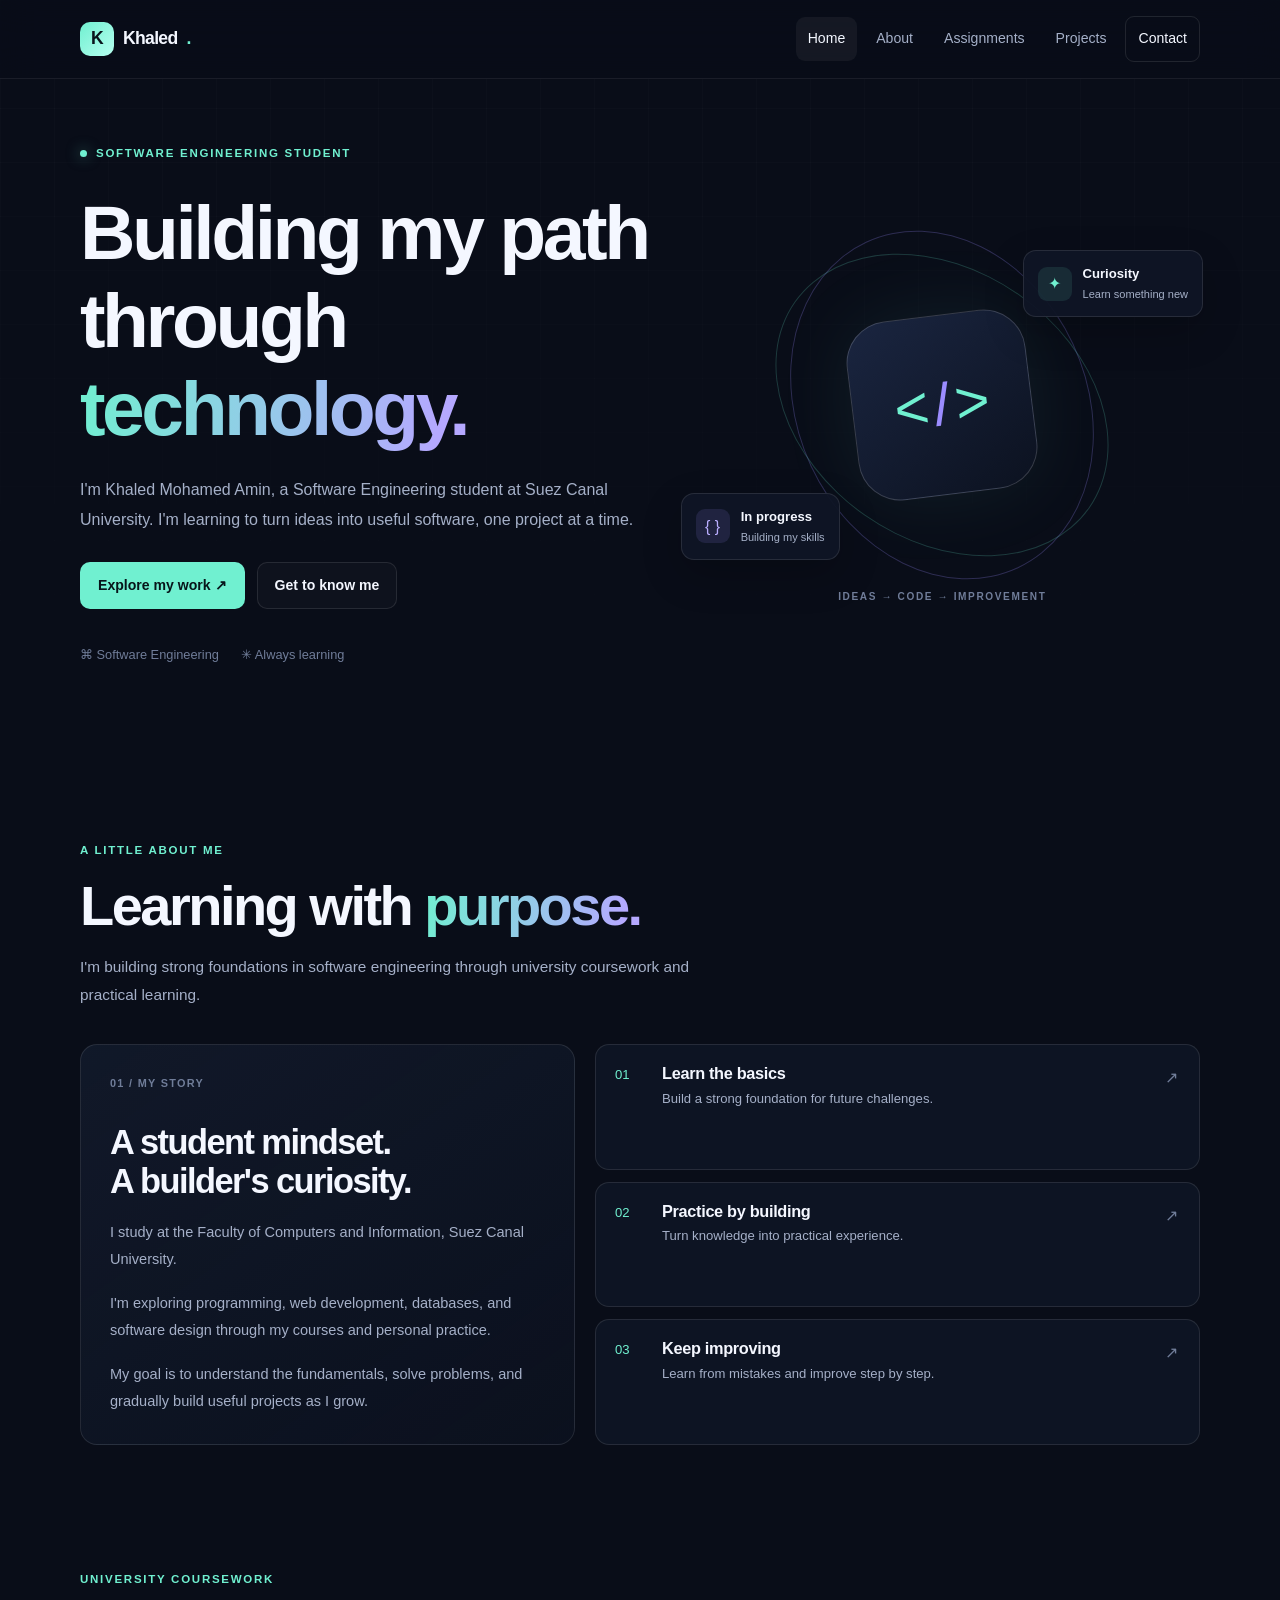
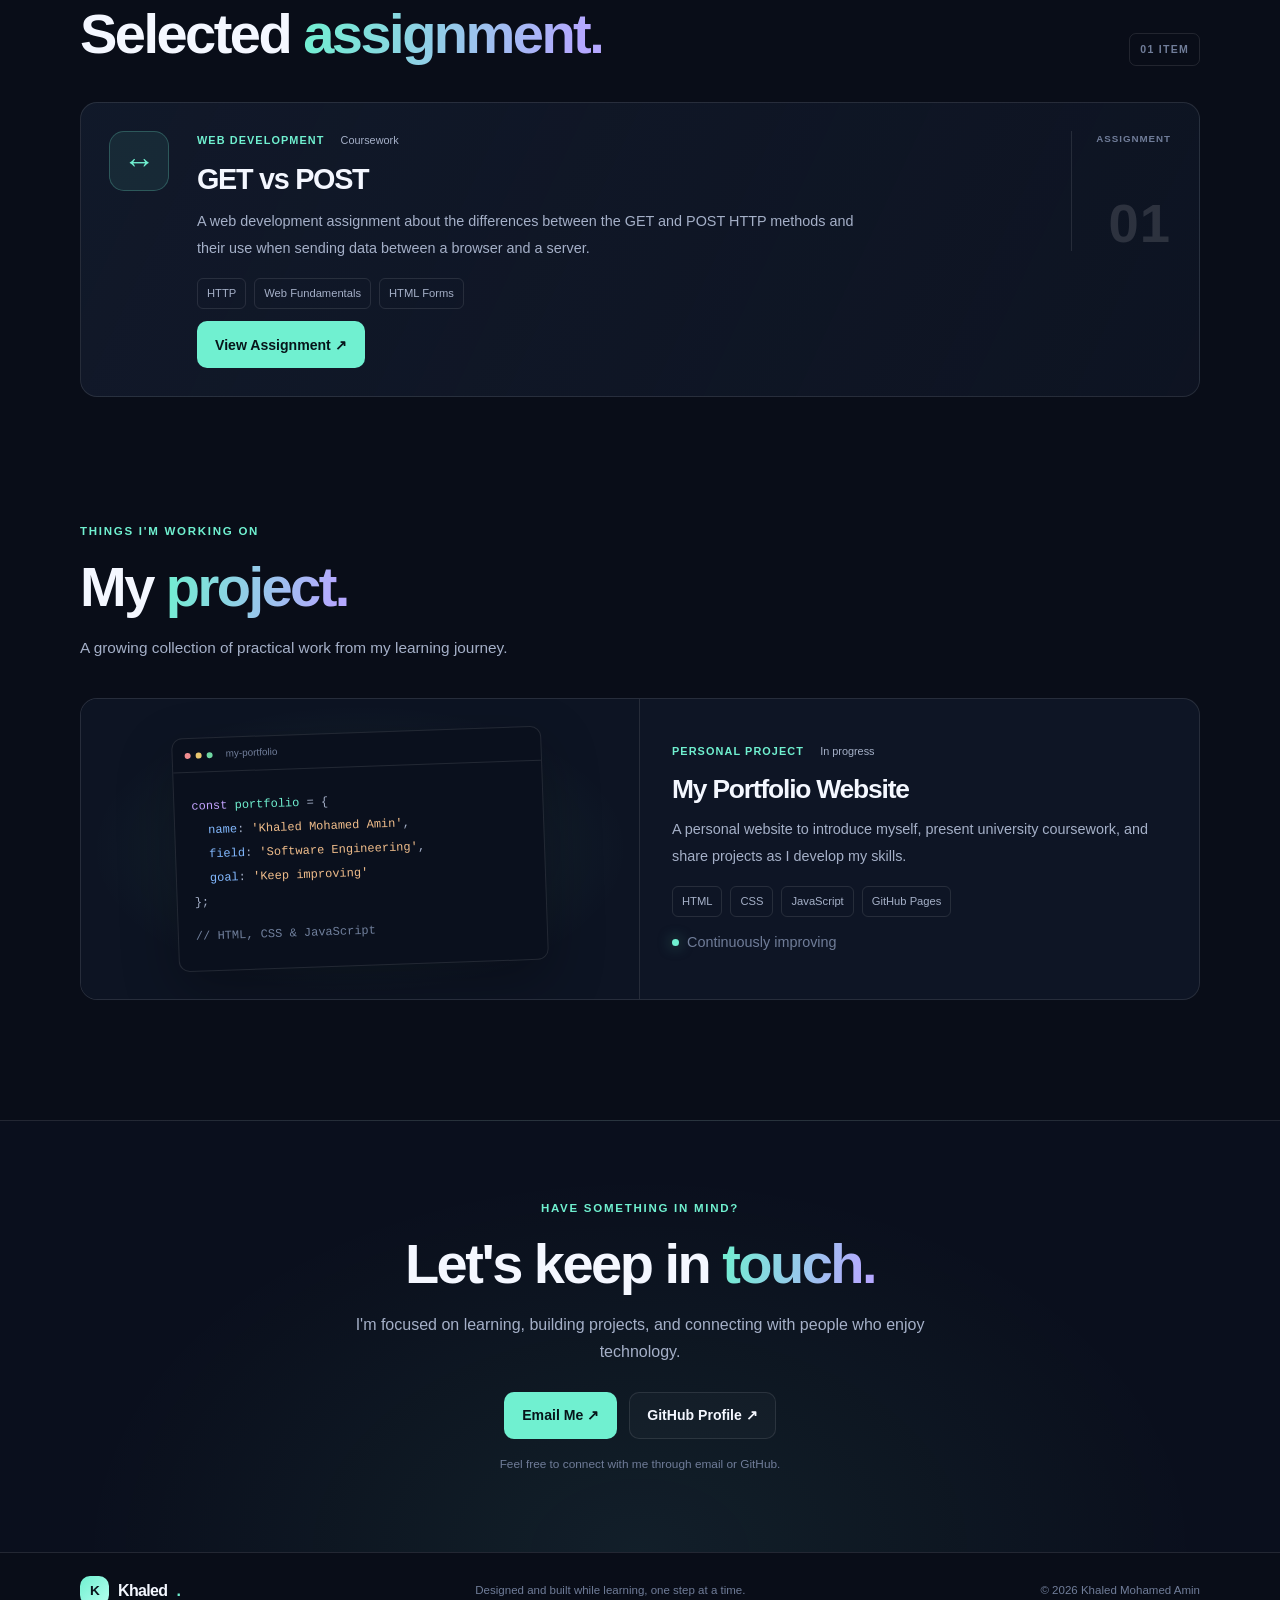
==== index.html @ eeb0aae6 "Add assignment link to index.html Added a link to view the assignment in Google Docs." ====
<!DOCTYPE html>
<html lang="en">
<head>
  <meta charset="UTF-8">
  <meta name="viewport" content="width=device-width, initial-scale=1.0">
  <meta name="description" content="Khaled Mohamed Amin — Software Engineering student portfolio.">
  <title>Khaled Mohamed Amin | Portfolio</title>
  <link rel="stylesheet" href="style.css">
  <script src="script.js" defer></script>
</head>

<body>
  <header class="site-header">
    <nav class="navbar container">
      <a class="brand" href="#home">
        <span class="brand-mark">K</span> Khaled<span class="accent">.</span>
      </a>

      <button class="menu-toggle" aria-label="Open menu" aria-expanded="false">
        ☰
      </button>

      <ul class="nav-links">
        <li><a class="nav-link active" href="#home">Home</a></li>
        <li><a class="nav-link" href="#about">About</a></li>
        <li><a class="nav-link" href="#assignments">Assignments</a></li>
        <li><a class="nav-link" href="#projects">Projects</a></li>
        <li><a class="nav-link" href="#contact">Contact</a></li>
      </ul>
    </nav>
  </header>

  <main>
    <section id="home" class="hero container section-anchor">
      <div class="hero-copy reveal">
        <p class="eyebrow">
          <span class="status-dot"></span>
          SOFTWARE ENGINEERING STUDENT
        </p>

        <h1>
          Building my path through
          <span class="gradient-text">technology.</span>
        </h1>

        <p class="hero-description">
          I'm Khaled Mohamed Amin, a Software Engineering student at
          Suez Canal University.
          I'm learning to turn ideas into useful software, one project at a time.
        </p>

        <div class="hero-actions">
          <a class="button button-primary" href="#projects">Explore my work ↗</a>
          <a class="button button-quiet" href="#about">Get to know me</a>
        </div>

        <div class="hero-meta">
          <span>⌘ Software Engineering</span>
          <span>✳ Always learning</span>
        </div>
      </div>

      <div class="hero-visual reveal" aria-label="Decorative coding illustration">
        <div class="orbit orbit-one"></div>
        <div class="orbit orbit-two"></div>

        <div class="visual-core">
          <span>&lt;</span><b>/</b><span>&gt;</span>
        </div>

        <div class="float-card float-top">
          <span class="float-icon">✦</span>
          <div>
            <strong>Curiosity</strong>
            <small>Learn something new</small>
          </div>
        </div>

        <div class="float-card float-bottom">
          <span class="float-icon purple">{ }</span>
          <div>
            <strong>In progress</strong>
            <small>Building my skills</small>
          </div>
        </div>

        <p class="visual-caption">IDEAS → CODE → IMPROVEMENT</p>
      </div>
    </section>

    <section id="about" class="section container section-anchor">
      <div class="section-heading reveal">
        <p class="eyebrow">A LITTLE ABOUT ME</p>
        <h2>Learning with <span class="gradient-text">purpose.</span></h2>
        <p class="section-lead">
          I'm building strong foundations in software engineering through
          university coursework and practical learning.
        </p>
      </div>

      <div class="about-layout">
        <article class="about-panel reveal">
          <p class="panel-label">01 / MY STORY</p>
          <h3>A student mindset.<br>A builder's curiosity.</h3>

          <p>
            I study at the Faculty of Computers and Information,
            Suez Canal University.
          </p>

          <p>
            I'm exploring programming, web development, databases,
            and software design through my courses and personal practice.
          </p>

          <p>
            My goal is to understand the fundamentals, solve problems,
            and gradually build useful projects as I grow.
          </p>
        </article>

        <div class="principles">
          <article class="principle-card reveal">
            <span class="principle-number">01</span>
            <div>
              <h3>Learn the basics</h3>
              <p>Build a strong foundation for future challenges.</p>
            </div>
            <span class="principle-arrow">↗</span>
          </article>

          <article class="principle-card reveal">
            <span class="principle-number">02</span>
            <div>
              <h3>Practice by building</h3>
              <p>Turn knowledge into practical experience.</p>
            </div>
            <span class="principle-arrow">↗</span>
          </article>

          <article class="principle-card reveal">
            <span class="principle-number">03</span>
            <div>
              <h3>Keep improving</h3>
              <p>Learn from mistakes and improve step by step.</p>
            </div>
            <span class="principle-arrow">↗</span>
          </article>
        </div>
      </div>
    </section>

    <section id="assignments" class="section container section-anchor">
      <div class="section-heading section-heading-row reveal">
        <div>
          <p class="eyebrow">UNIVERSITY COURSEWORK</p>
          <h2>Selected <span class="gradient-text">assignment.</span></h2>
        </div>
        <span class="section-count">01 ITEM</span>
      </div>

      <article class="assignment-card reveal">
        <div class="assignment-icon">↔</div>

        <div class="assignment-content">
          <p class="card-overline">
            WEB DEVELOPMENT <span class="card-status">Coursework</span>
          </p>

          <h3>GET vs POST</h3>

          <p>
            A web development assignment about the differences between
            the GET and POST HTTP methods and their use when sending data
            between a browser and a server.
          </p>

          <div class="tag-list">
            <span>HTTP</span>
            <span>Web Fundamentals</span>
            <span>HTML Forms</span>
          </div>

          <p class="link-note">
            
<a
  class="button button-primary"
  href="https://docs.google.com/document/d/1LDkm82e1v9MMw5rhVzLFlun24xwAF9Rx/edit"
  target="_blank"
  rel="noopener noreferrer"
>
  View Assignment ↗
</a>
          </p>
        </div>

        <div class="assignment-number">
          <span>ASSIGNMENT</span>
          <strong>01</strong>
        </div>
      </article>
    </section>

    <section id="projects" class="section container section-anchor">
      <div class="section-heading reveal">
        <p class="eyebrow">THINGS I'M WORKING ON</p>
        <h2>My <span class="gradient-text">project.</span></h2>
        <p class="section-lead">
          A growing collection of practical work from my learning journey.
        </p>
      </div>

      <article class="project-card reveal">
        <div class="project-preview">
          <div class="preview-window">
            <div class="preview-topbar">
              <span></span><span></span><span></span>
              <small>my-portfolio</small>
            </div>

            <div class="preview-code">
              <p>
                <span class="code-purple">const</span>
                <span class="code-mint">portfolio</span> = {
              </p>
              <p class="indent">
                <span class="code-blue">name</span>:
                <span class="code-orange">'Khaled Mohamed Amin'</span>,
              </p>
              <p class="indent">
                <span class="code-blue">field</span>:
                <span class="code-orange">'Software Engineering'</span>,
              </p>
              <p class="indent">
                <span class="code-blue">goal</span>:
                <span class="code-orange">'Keep improving'</span>
              </p>
              <p>};</p>
              <p class="code-comment">// HTML, CSS & JavaScript</p>
            </div>
          </div>
        </div>

        <div class="project-info">
          <p class="card-overline">
            PERSONAL PROJECT <span class="card-status">In progress</span>
          </p>

          <h3>My Portfolio Website</h3>

          <p>
            A personal website to introduce myself, present university
            coursework, and share projects as I develop my skills.
          </p>

          <div class="tag-list">
            <span>HTML</span>
            <span>CSS</span>
            <span>JavaScript</span>
            <span>GitHub Pages</span>
          </div>

          <p class="project-footnote">
            <span class="status-dot"></span> Continuously improving
          </p>
        </div>
      </article>
    </section>

    <section id="contact" class="contact-section section-anchor">
      <div class="container contact-inner reveal">
        <p class="eyebrow">HAVE SOMETHING IN MIND?</p>

        <h2>Let's keep in <span class="gradient-text">touch.</span></h2>

        <p>
          I'm focused on learning, building projects, and connecting
          with people who enjoy technology.
        </p>

        <div class="contact-actions">
          <a
            class="button button-primary"
            href="mailto:Khaledmohamed24680.2004@gmail.com"
          >
            Email Me ↗
          </a>

          <a
            class="button button-quiet"
            href="https://github.com/khaledmohamed246802004-a11y"
            target="_blank"
            rel="noopener noreferrer"
          >
            GitHub Profile ↗
          </a>
        </div>

        <p class="contact-note">
          Feel free to connect with me through email or GitHub.
        </p>
      </div>
    </section>
  </main>

  <footer class="site-footer">
    <div class="container footer-inner">
      <a class="brand footer-brand" href="#home">
        <span class="brand-mark">K</span>
        Khaled<span class="accent">.</span>
      </a>

      <p>Designed and built while learning, one step at a time.</p>

      <span>
        © <span id="current-year">2026</span> Khaled Mohamed Amin
      </span>
    </div>
  </footer>
</body>
</html>
---- style.css ----
:root {
    --bg: #090d18;
    --surface: #121a2b;
    --surface-light: #1a2540;
    --text: #f4f7ff;
    --muted: #a5b0c8;
    --subtle: #707d99;
    --accent: #70f0d0;
    --accent-2: #9b8cff;
    --border: rgba(255, 255, 255, 0.1);
    --container: 1120px;
}

* {
    box-sizing: border-box;
    margin: 0;
    padding: 0;
}

html {
    scroll-behavior: smooth;
    scroll-padding-top: 90px;
}

body {
    min-width: 320px;
    overflow-x: hidden;
    background: var(--bg);
    color: var(--text);
    font-family: -apple-system, BlinkMacSystemFont, "Segoe UI", sans-serif;
    line-height: 1.7;
}

body::before {
    content: "";
    position: fixed;
    inset: 0;
    z-index: -1;
    pointer-events: none;
    background-image:
        linear-gradient(rgba(255, 255, 255, .018) 1px, transparent 1px),
        linear-gradient(90deg, rgba(255, 255, 255, .018) 1px, transparent 1px);
    background-size: 54px 54px;
    mask-image: linear-gradient(to bottom, black, transparent 80%);
}

a {
    color: inherit;
    text-decoration: none;
}

button {
    font: inherit;
}

p {
    color: var(--muted);
}

.container {
    width: min(var(--container), calc(100% - 48px));
    margin-inline: auto;
}

.section-anchor {
    scroll-margin-top: 90px;
}

.site-header {
    position: sticky;
    top: 0;
    z-index: 20;
    border-bottom: 1px solid rgba(255, 255, 255, .07);
    background: rgba(9, 13, 24, .88);
    backdrop-filter: blur(18px);
    -webkit-backdrop-filter: blur(18px);
}

.navbar {
    min-height: 78px;
    display: flex;
    align-items: center;
    justify-content: space-between;
    gap: 24px;
}

.brand {
    display: inline-flex;
    align-items: center;
    gap: 9px;
    font-size: 1.1rem;
    font-weight: 750;
    letter-spacing: -.04em;
}

.brand-mark {
    display: grid;
    width: 34px;
    height: 34px;
    place-items: center;
    border-radius: 10px;
    background: linear-gradient(135deg, var(--accent), #b6fff0);
    color: #09131b;
}

.accent {
    color: var(--accent);
}

.nav-links {
    display: flex;
    align-items: center;
    gap: 7px;
    list-style: none;
}

.nav-link {
    display: inline-flex;
    padding: 10px 12px;
    border-radius: 9px;
    color: var(--muted);
    font-size: .88rem;
    transition: color .2s ease, background .2s ease;
}

.nav-link:hover,
.nav-link.active {
    color: var(--text);
    background: rgba(255, 255, 255, .05);
}

.nav-link[href="#contact"] {
    border: 1px solid var(--border);
    color: var(--text);
}

.menu-toggle {
    display: none;
    border: 1px solid var(--border);
    border-radius: 9px;
    padding: 8px 12px;
    color: var(--text);
    background: var(--surface);
    cursor: pointer;
}

.hero {
    min-height: 650px;
    position: relative;
    display: grid;
    grid-template-columns: 1.05fr .95fr;
    align-items: center;
    gap: 35px;
    padding-top: 65px;
    padding-bottom: 80px;
}

.eyebrow {
    display: flex;
    align-items: center;
    gap: 9px;
    color: var(--accent);
    font-size: .72rem;
    font-weight: 700;
    letter-spacing: .15em;
}

.status-dot {
    display: inline-block;
    width: 7px;
    height: 7px;
    flex: 0 0 auto;
    border-radius: 50%;
    background: var(--accent);
    box-shadow: 0 0 14px rgba(112, 240, 208, .5);
}

h1,
h2,
h3 {
    line-height: 1.15;
    letter-spacing: -.045em;
}

h1,
h2,
h3 {
    font-family: "SF Pro Display", -apple-system, BlinkMacSystemFont, sans-serif;
}

.hero h1 {
    max-width: 680px;
    margin-top: 24px;
    font-size: clamp(3.1rem, 6vw, 5.2rem);
    font-weight: 700;
}

.gradient-text {
    color: var(--accent);
    background: linear-gradient(100deg, var(--accent), #b5a8ff 92%);
    -webkit-background-clip: text;
    background-clip: text;
    -webkit-text-fill-color: transparent;
}

.hero-description {
    max-width: 560px;
    margin-top: 22px;
    font-size: 1rem;
    line-height: 1.9;
}

.hero-actions,
.contact-actions {
    display: flex;
    flex-wrap: wrap;
    align-items: center;
    gap: 12px;
    margin-top: 27px;
}

.button {
    min-height: 47px;
    display: inline-flex;
    align-items: center;
    justify-content: center;
    gap: 10px;
    padding: 0 17px;
    border: 1px solid transparent;
    border-radius: 10px;
    font-size: .88rem;
    font-weight: 700;
    transition: transform .2s ease, border-color .2s ease, background .2s ease;
}

.button:hover {
    transform: translateY(-2px);
}

.button-primary {
    color: #07151a;
    background: var(--accent);
}

.button-primary:hover {
    background: #9af8e2;
}

.button-quiet {
    color: var(--text);
    border-color: var(--border);
    background: rgba(255, 255, 255, .025);
}

.button-quiet:hover {
    border-color: rgba(112, 240, 208, .55);
}

.hero-meta {
    display: flex;
    flex-wrap: wrap;
    gap: 22px;
    margin-top: 35px;
    color: var(--subtle);
    font-size: .8rem;
}

.hero-visual {
    position: relative;
    min-height: 400px;
    display: grid;
    place-items: center;
}

.orbit {
    position: absolute;
    border: 1px solid rgba(155, 140, 255, .25);
    border-radius: 50%;
}

.orbit-one {
    width: 290px;
    height: 360px;
    transform: rotate(-25deg);
}

.orbit-two {
    width: 360px;
    height: 270px;
    border-color: rgba(112, 240, 208, .2);
    transform: rotate(35deg);
}

.visual-core {
    display: flex;
    align-items: center;
    justify-content: center;
    gap: 5px;
    width: 180px;
    height: 180px;
    border: 1px solid rgba(255, 255, 255, .17);
    border-radius: 42px;
    background: linear-gradient(145deg, #1a2540, #0c1220);
    box-shadow: 0 0 80px rgba(112, 240, 208, .08);
    transform: rotate(-7deg);
    font-size: 3.7rem;
    font-weight: 500;
}

.visual-core span {
    color: var(--accent);
}

.visual-core b {
    color: var(--accent-2);
    font-weight: 500;
}

.float-card {
    position: absolute;
    display: flex;
    align-items: center;
    gap: 11px;
    padding: 12px 14px;
    border: 1px solid var(--border);
    border-radius: 13px;
    background: rgba(15, 22, 38, .94);
    box-shadow: 0 15px 40px rgba(0, 0, 0, .2);
}

.float-top {
    top: 45px;
    right: -3px;
}

.float-bottom {
    bottom: 45px;
    left: -4px;
}

.float-icon {
    display: grid;
    width: 34px;
    height: 34px;
    place-items: center;
    border-radius: 9px;
    background: rgba(112, 240, 208, .1);
    color: var(--accent);
}

.float-icon.purple {
    color: #b9adff;
    background: rgba(155, 140, 255, .13);
}

.float-card strong,
.float-card small {
    display: block;
}

.float-card strong {
    font-size: .82rem;
}

.float-card small {
    color: var(--muted);
    font-size: .69rem;
}

.visual-caption {
    position: absolute;
    bottom: 0;
    color: var(--subtle);
    font-size: .63rem;
    font-weight: 700;
    letter-spacing: .16em;
}

.section {
    padding-top: 95px;
    padding-bottom: 30px;
}

.section-heading {
    max-width: 700px;
    margin-bottom: 36px;
}

.section-heading h2,
.contact-inner h2 {
    margin-top: 13px;
    font-size: clamp(2.3rem, 4.5vw, 3.5rem);
    font-weight: 700;
}

.section-lead {
    max-width: 620px;
    margin-top: 15px;
    font-size: .96rem;
    line-height: 1.8;
}

.section-heading-row {
    display: flex;
    align-items: end;
    justify-content: space-between;
    gap: 20px;
    max-width: none;
}

.section-count {
    padding: 7px 10px;
    border: 1px solid var(--border);
    border-radius: 7px;
    color: var(--subtle);
    font-size: .66rem;
    font-weight: 700;
    letter-spacing: .12em;
}

.about-layout {
    display: grid;
    grid-template-columns: .9fr 1.1fr;
    gap: 20px;
}

.about-panel {
    padding: 29px;
    border: 1px solid var(--border);
    border-radius: 17px;
    background: linear-gradient(145deg, rgba(18, 26, 43, .9), rgba(12, 18, 32, .75));
}

.panel-label {
    color: var(--subtle);
    font-size: .68rem;
    font-weight: 700;
    letter-spacing: .12em;
}

.about-panel h3 {
    margin-top: 30px;
    font-size: clamp(1.7rem, 3vw, 2.15rem);
}

.about-panel p:not(.panel-label) {
    margin-top: 17px;
    font-size: .91rem;
    line-height: 1.85;
}

.principles {
    display: grid;
    gap: 12px;
}

.principle-card {
    display: grid;
    grid-template-columns: 35px 1fr 15px;
    gap: 12px;
    align-items: start;
    padding: 19px;
    border: 1px solid var(--border);
    border-radius: 14px;
    background: rgba(18, 26, 43, .58);
    transition: border-color .2s ease, transform .2s ease;
}

.principle-card:hover {
    transform: translateX(4px);
    border-color: rgba(112, 240, 208, .4);
}

.principle-number {
    color: var(--accent);
    font-size: .82rem;
}

.principle-card h3 {
    margin-bottom: 5px;
    font-size: 1.02rem;
    letter-spacing: -.02em;
}

.principle-card p {
    font-size: .82rem;
    line-height: 1.7;
}

.principle-arrow {
    color: var(--subtle);
}

.assignment-card {
    display: grid;
    grid-template-columns: 65px minmax(0, 1fr) 100px;
    gap: 23px;
    align-items: start;
    padding: 28px;
    border: 1px solid var(--border);
    border-radius: 17px;
    background: linear-gradient(115deg, rgba(18, 26, 43, .92), rgba(18, 26, 43, .55));
    transition: border-color .25s ease, transform .25s ease;
}

.assignment-card:hover {
    transform: translateY(-3px);
    border-color: rgba(112, 240, 208, .35);
}

.assignment-icon {
    display: grid;
    width: 60px;
    height: 60px;
    place-items: center;
    border: 1px solid rgba(112, 240, 208, .24);
    border-radius: 15px;
    background: rgba(112, 240, 208, .08);
    color: var(--accent);
    font-size: 2rem;
}

.card-overline {
    color: var(--accent);
    font-size: .68rem;
    font-weight: 700;
    letter-spacing: .1em;
}

.card-status {
    margin-left: 12px;
    color: var(--muted);
    font-size: .68rem;
    font-weight: 500;
    letter-spacing: 0;
}

.assignment-content h3,
.project-info h3 {
    margin-top: 13px;
    font-size: 1.8rem;
}

.assignment-content>p:not(.card-overline),
.project-info>p:not(.card-overline) {
    margin-top: 12px;
    max-width: 680px;
    font-size: .9rem;
    line-height: 1.85;
}

.tag-list {
    display: flex;
    flex-wrap: wrap;
    gap: 8px;
    margin-top: 17px;
}

.tag-list span {
    padding: 5px 9px;
    border: 1px solid var(--border);
    border-radius: 6px;
    color: var(--muted);
    font-size: .7rem;
}

.assignment-content .link-note {
    margin-top: 17px;
    color: var(--subtle);
    font-size: .77rem;
}

.assignment-number {
    min-height: 120px;
    display: flex;
    flex-direction: column;
    justify-content: space-between;
    align-items: flex-end;
    border-left: 1px solid var(--border);
    padding-left: 15px;
    color: var(--subtle);
    font-size: .61rem;
    font-weight: 700;
    letter-spacing: .1em;
}

.assignment-number strong {
    color: rgba(255, 255, 255, .13);
    font-size: 3.4rem;
    line-height: 1;
}

.project-card {
    display: grid;
    grid-template-columns: 1fr 1fr;
    overflow: hidden;
    border: 1px solid var(--border);
    border-radius: 17px;
    background: rgba(18, 26, 43, .7);
}

.project-preview {
    display: grid;
    min-height: 300px;
    place-items: center;
    padding: 28px;
    border-right: 1px solid var(--border);
    background: radial-gradient(ellipse at center, rgba(112, 240, 208, .1), transparent 68%), #0d1423;
}

.preview-window {
    width: 100%;
    max-width: 370px;
    overflow: hidden;
    border: 1px solid var(--border);
    border-radius: 11px;
    background: #0a101d;
    box-shadow: 0 20px 55px rgba(0, 0, 0, .28);
    transform: rotate(-2deg);
}

.preview-topbar {
    display: flex;
    align-items: center;
    gap: 5px;
    height: 34px;
    padding: 0 12px;
    border-bottom: 1px solid var(--border);
}

.preview-topbar>span {
    width: 6px;
    height: 6px;
    border-radius: 50%;
    background: #5d6880;
}

.preview-topbar>span:first-child {
    background: #f08d91;
}

.preview-topbar>span:nth-child(2) {
    background: #e9c66f;
}

.preview-topbar>span:nth-child(3) {
    background: #70d7a2;
}

.preview-topbar small {
    margin-left: 8px;
    color: var(--subtle);
    font-size: .62rem;
}

.preview-code {
    padding: 22px 17px;
    color: #c6d0e6;
    font-family: ui-monospace, Menlo, monospace;
    font-size: clamp(.6rem, 1vw, .75rem);
    line-height: 2;
}

.indent {
    padding-left: 16px;
}

.code-purple {
    color: #c4a4ff;
}

.code-mint {
    color: #70f0d0;
}

.code-blue {
    color: #83b9ff;
}

.code-orange {
    color: #f0bd8b;
}

.code-comment {
    margin-top: 10px;
    color: #71809d;
}

.project-info {
    align-self: center;
    padding: 32px;
}

.project-info h3 {
    font-size: 1.65rem;
}

.project-footnote {
    display: flex;
    align-items: center;
    gap: 8px;
    margin-top: 22px;
    color: var(--subtle);
    font-size: .77rem;
}

.contact-section {
    margin-top: 90px;
    padding: 78px 0;
    border-top: 1px solid var(--border);
    border-bottom: 1px solid var(--border);
    background: radial-gradient(ellipse at 50% 100%, rgba(112, 240, 208, .07), transparent 62%), rgba(13, 19, 34, .5);
    text-align: center;
}

.contact-inner {
    display: flex;
    flex-direction: column;
    align-items: center;
}

.contact-inner .eyebrow {
    justify-content: center;
}

.contact-inner>p:not(.eyebrow):not(.contact-note) {
    max-width: 590px;
    margin-top: 15px;
}

.contact-actions {
    justify-content: center;
}

.button-disabled {
    opacity: .68;
    cursor: default;
}

.contact-note {
    margin-top: 15px;
    color: var(--subtle);
    font-size: .74rem;
}

.site-footer {
    padding: 23px 0;
}

.footer-inner {
    display: flex;
    align-items: center;
    justify-content: space-between;
    gap: 17px;
}

.footer-brand {
    font-size: 1rem;
}

.footer-brand .brand-mark {
    width: 29px;
    height: 29px;
    font-size: .85rem;
}

.footer-inner p,
.footer-inner>span {
    color: var(--subtle);
    font-size: .72rem;
}

.reveal {
    opacity: 0;
    transform: translateY(15px);
    transition: opacity .6s ease, transform .6s ease;
}

.reveal.is-visible {
    opacity: 1;
    transform: translateY(0);
}

:focus-visible {
    outline: 2px solid var(--accent);
    outline-offset: 4px;
}

@media (max-width: 900px) {
    .hero {
        min-height: 590px;
        gap: 15px;
    }

    .hero h1 {
        font-size: clamp(3rem, 6vw, 4.3rem);
    }

    .hero-visual {
        transform: scale(.88);
    }

    .about-layout {
        grid-template-columns: 1fr;
    }

    .about-panel h3 {
        margin-top: 20px;
    }

    .assignment-card {
        grid-template-columns: 58px minmax(0, 1fr);
    }

    .assignment-number {
        display: none;
    }
}

@media (max-width: 700px) {
    .container {
        width: calc(100% - 36px);
    }

    .navbar {
        min-height: 70px;
    }

    .menu-toggle {
        display: block;
        position: relative;
        z-index: 22;
    }

    .nav-links {
        display: none;
        position: absolute;
        top: 69px;
        left: 0;
        right: 0;
        flex-direction: column;
        align-items: stretch;
        gap: 4px;
        padding: 14px 18px 18px;
        border-bottom: 1px solid var(--border);
        background: rgba(9, 13, 24, .98);
    }

    .nav-links.is-open {
        display: flex;
    }

    .nav-link {
        padding: 12px;
    }

    .hero {
        min-height: auto;
        grid-template-columns: 1fr;
        gap: 0;
        padding-top: 75px;
        padding-bottom: 45px;
    }

    .hero h1 {
        font-size: clamp(2.8rem, 11vw, 4rem);
    }

    .hero-description {
        font-size: .94rem;
    }

    .hero-visual {
        min-height: 320px;
        margin-top: 25px;
        transform: scale(.82);
    }

    .float-top {
        top: 25px;
    }

    .float-bottom {
        bottom: 25px;
    }

    .section {
        padding-top: 75px;
        padding-bottom: 22px;
    }

    .section-heading h2,
    .contact-inner h2 {
        font-size: clamp(2.2rem, 9vw, 3rem);
    }

    .section-heading-row {
        align-items: flex-start;
    }

    .about-panel {
        padding: 23px;
    }

    .assignment-card {
        grid-template-columns: 1fr;
        gap: 18px;
        padding: 22px;
    }

    .assignment-icon {
        width: 53px;
        height: 53px;
    }

    .assignment-content h3 {
        font-size: 1.6rem;
    }

    .project-card {
        grid-template-columns: 1fr;
    }

    .project-preview {
        min-height: 250px;
        border-right: 0;
        border-bottom: 1px solid var(--border);
        padding: 22px;
    }

    .preview-code {
        font-size: .65rem;
    }

    .project-info {
        padding: 24px;
    }

    .contact-section {
        margin-top: 70px;
        padding: 65px 0;
    }

    .footer-inner {
        flex-wrap: wrap;
    }

    .footer-inner p {
        order: 3;
        width: 100%;
    }
}

@media (max-width: 420px) {

    .hero-actions,
    .contact-actions {
        flex-direction: column;
        align-items: stretch;
        width: 100%;
    }

    .hero-actions .button,
    .contact-actions .button {
        width: 100%;
    }

    .hero-visual {
        margin-inline: -25px;
        transform: scale(.72);
    }

    .section-heading-row {
        flex-direction: column;
        gap: 12px;
    }
}

@media (prefers-reduced-motion: reduce) {

    *,
    *::before,
    *::after {
        scroll-behavior: auto !important;
        transition-duration: .01ms !important;
    }

    .reveal {
        opacity: 1;
        transform: none;
    }
}
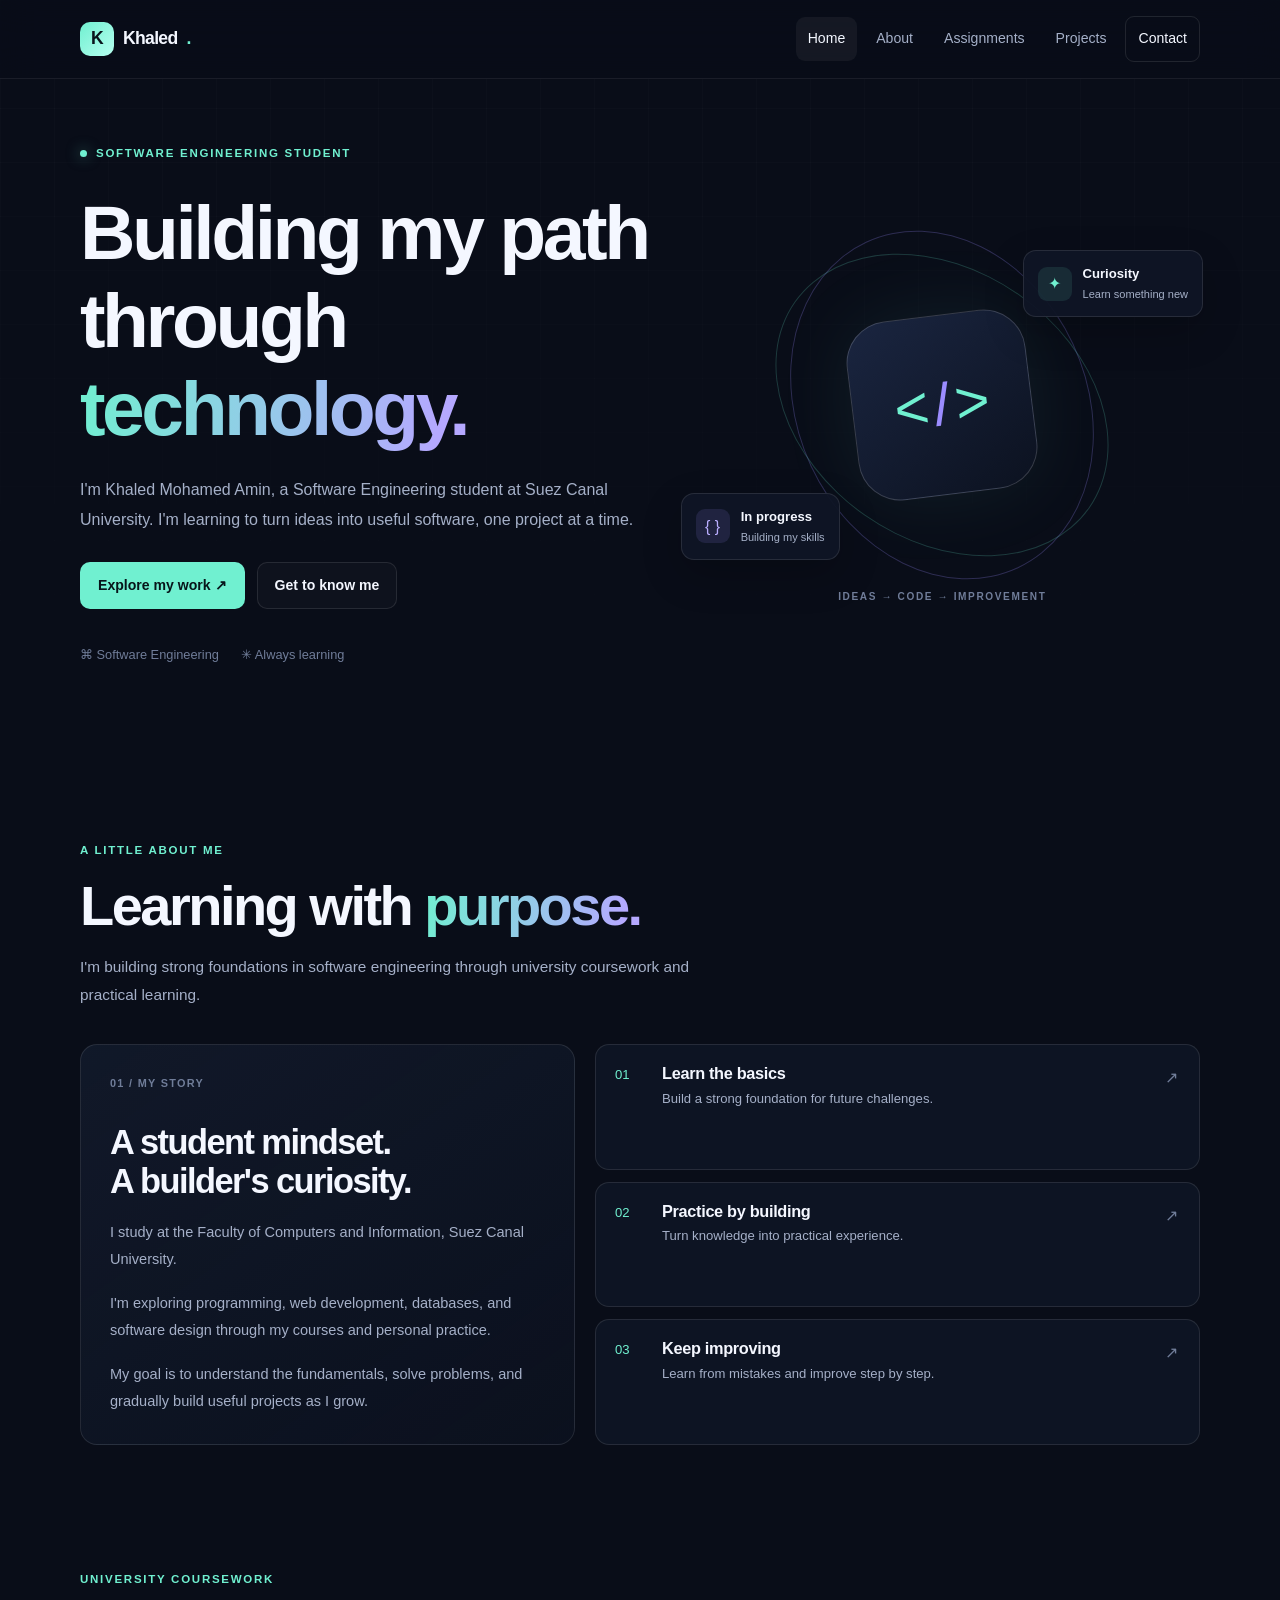
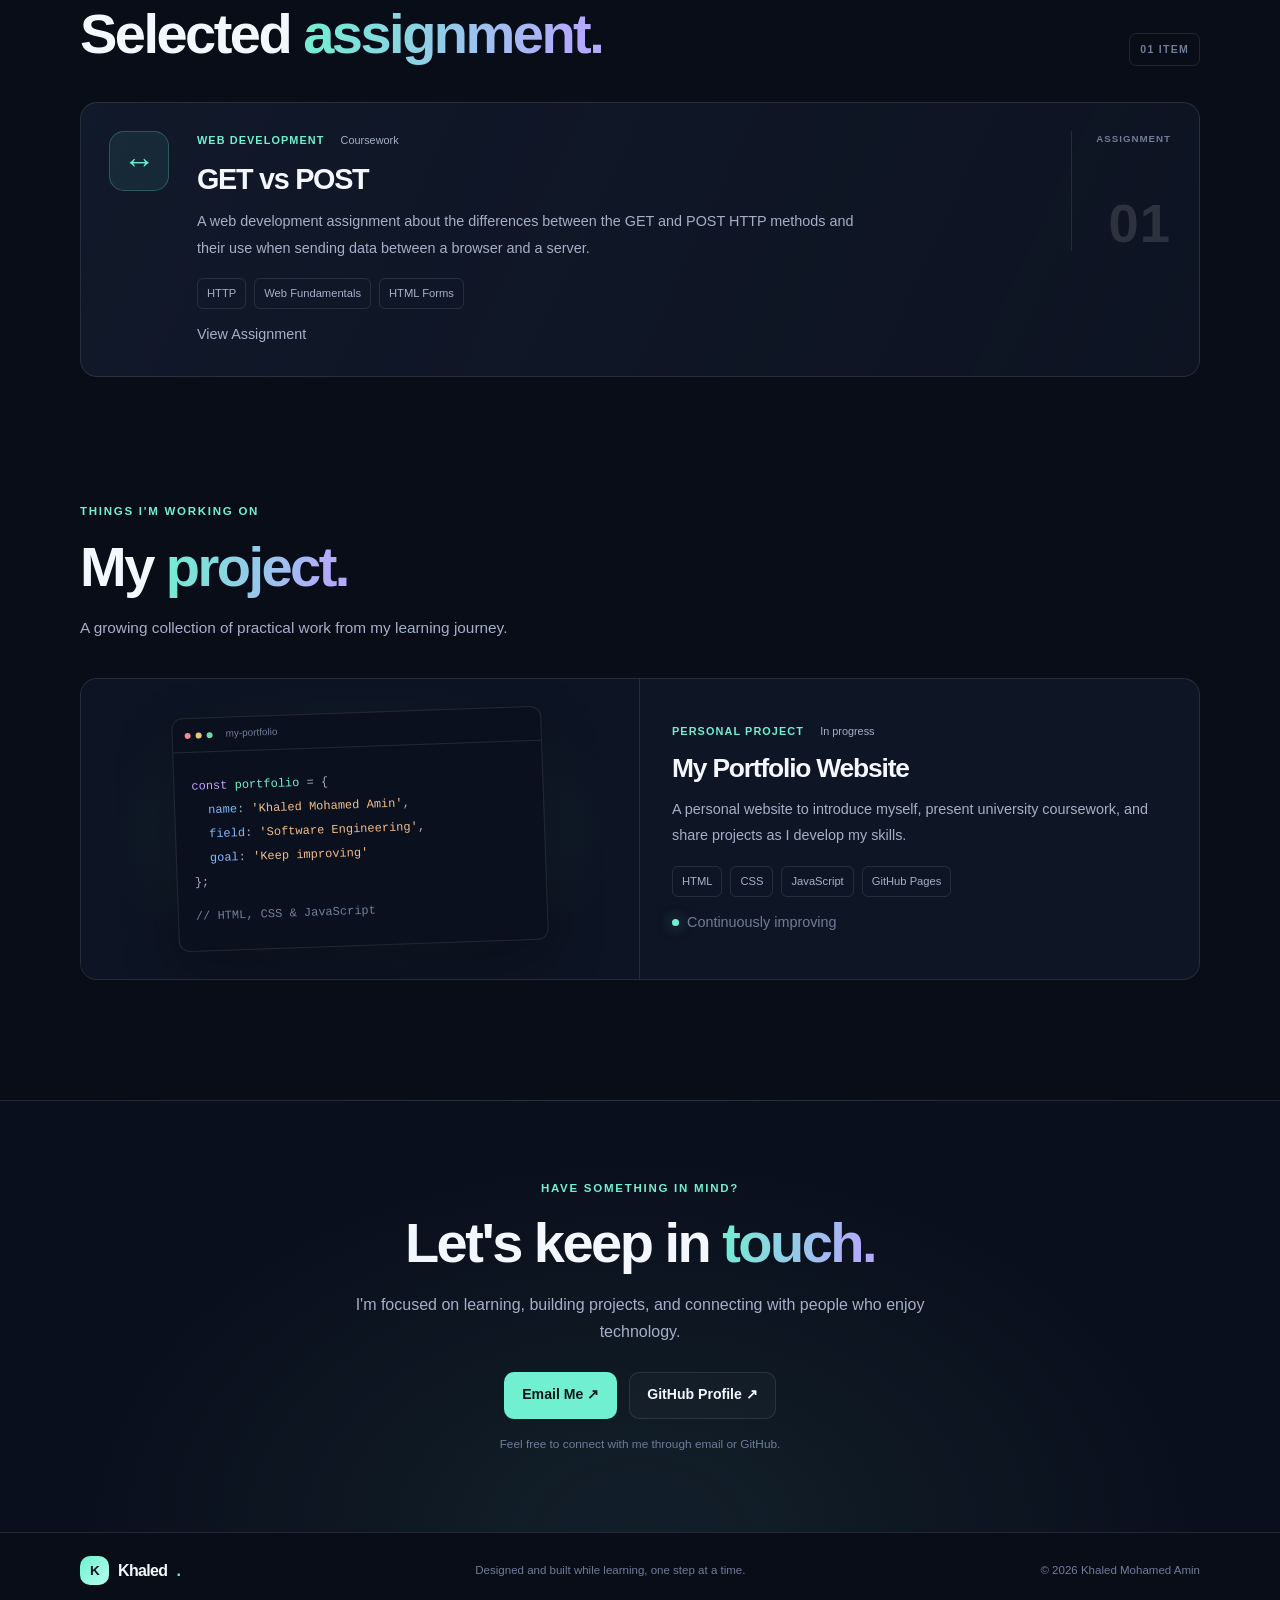
==== commit 53600657: "Update assignment link structure in index.html Replaced the button link with a paragraph link for th" ====
--- a/index.html
+++ b/index.html
@@ -182,17 +182,15 @@
             <span>HTML Forms</span>
           </div>
 
-          <p class="link-note">
-            
-<a
-  class="button button-primary"
-  href="https://docs.google.com/document/d/1LDkm82e1v9MMw5rhVzLFlun24xwAF9Rx/edit"
-  target="_blank"
-  rel="noopener noreferrer"
->
-  View Assignment ↗
-</a>
-          </p>
+          
+    <p>
+        <a href="https://docs.google.com/document/d/1LDkm82e1v9MMw5rhVzLFlun24xwAF9Rx/edit"
+           target="_blank"
+           rel="noopener noreferrer">
+            View Assignment
+        </a>
+    </p>
+
         </div>
 
         <div class="assignment-number">
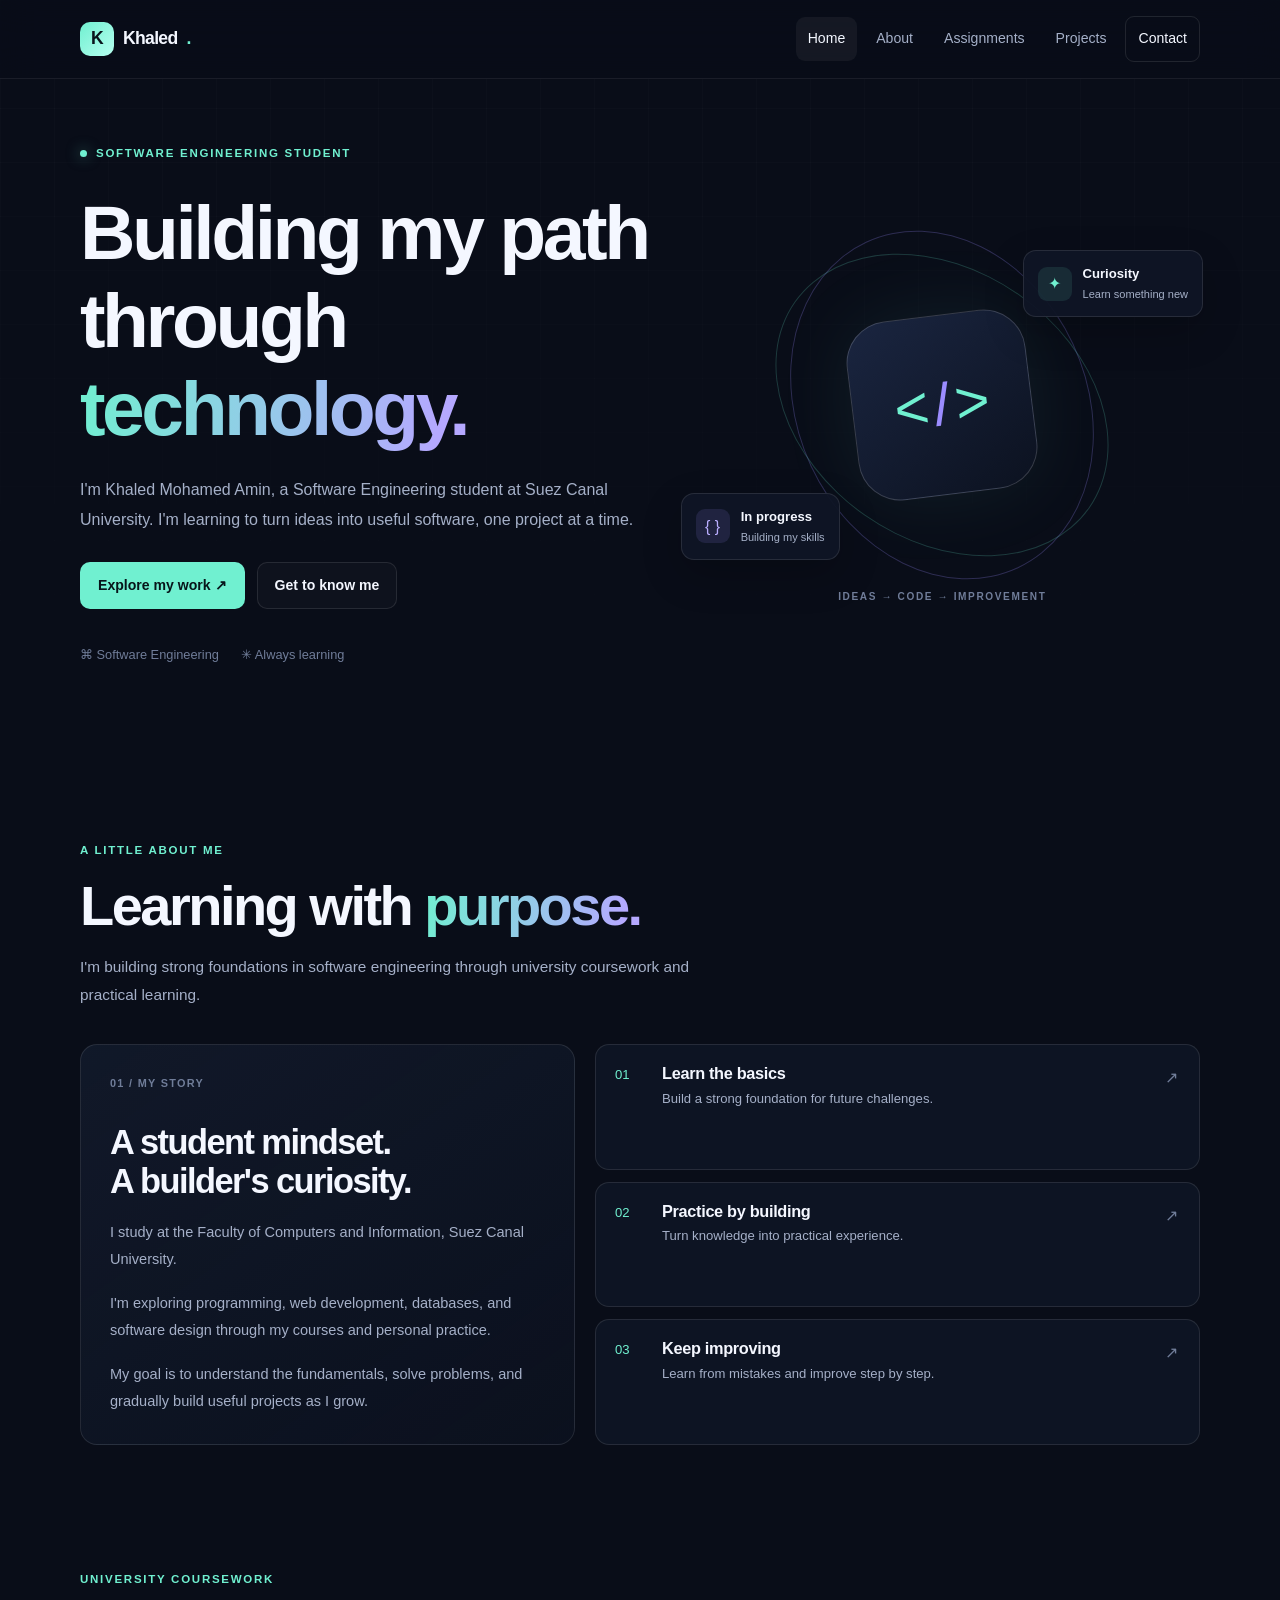
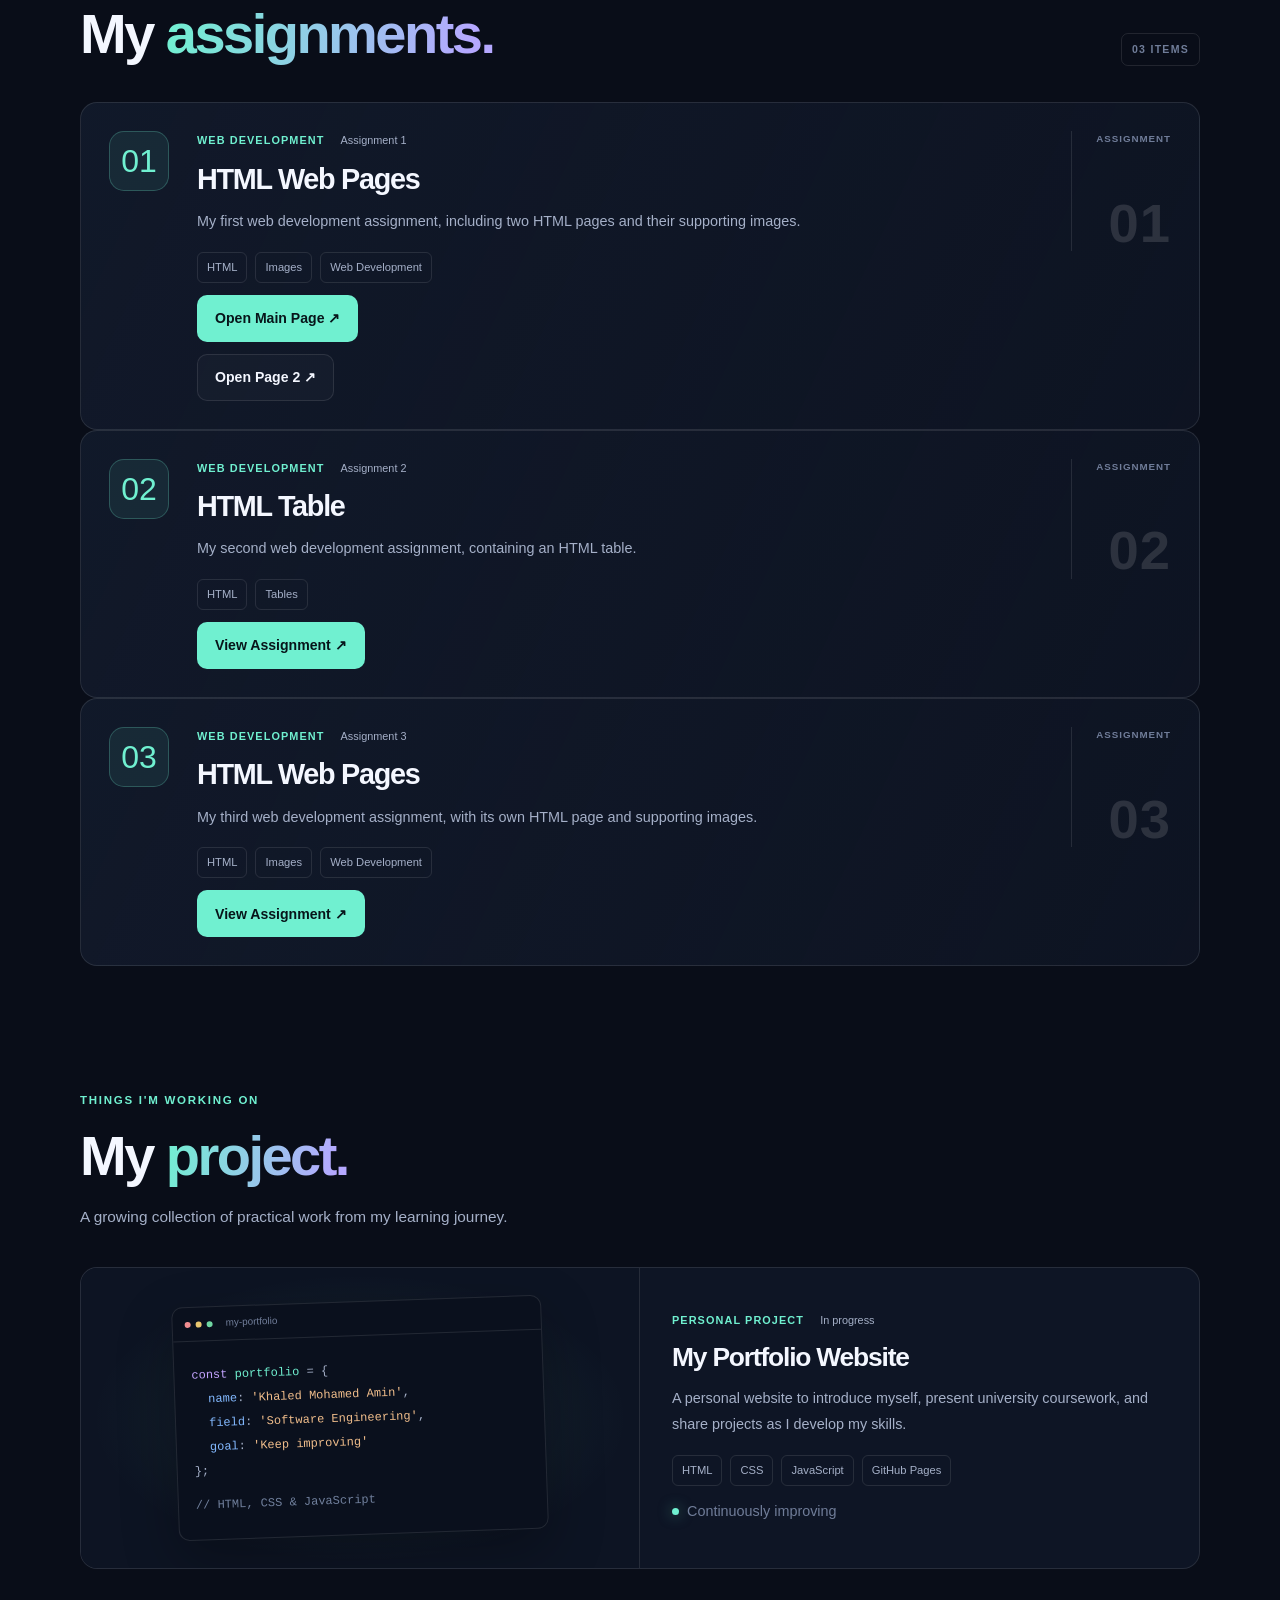
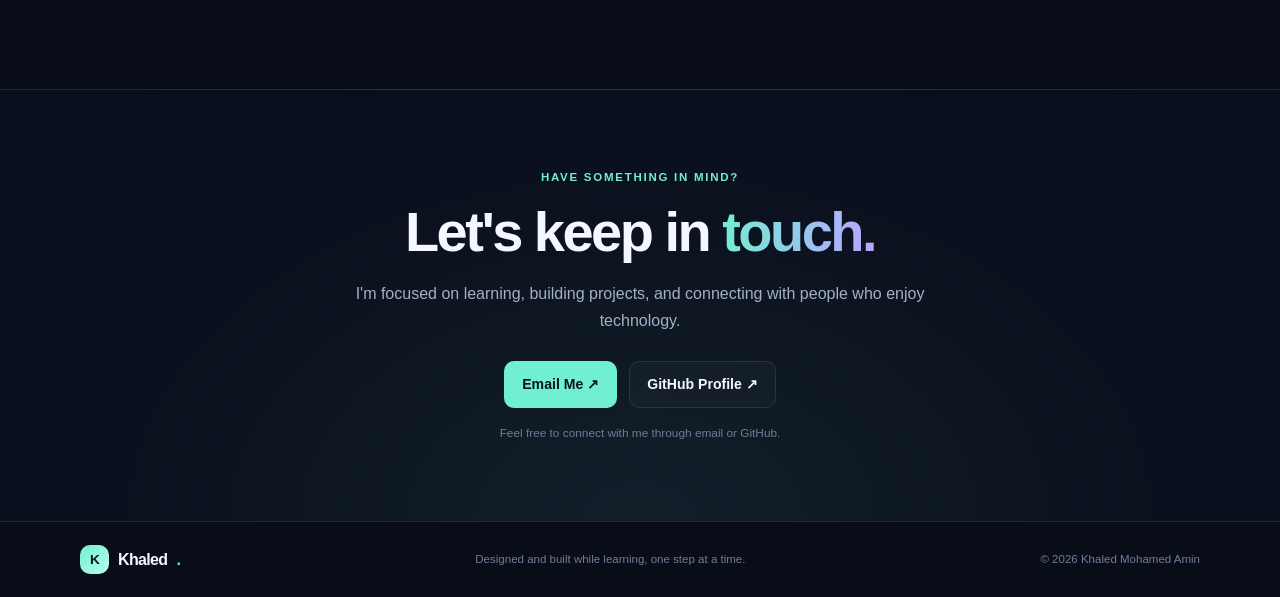
==== commit 6a636bfb: "Add three web development assignments" ====
--- a/index.html
+++ b/index.html
@@ -1,6 +1,6 @@
-
 <!DOCTYPE html>
 <html lang="en">
+
 <head>
   <meta charset="UTF-8">
   <meta name="viewport" content="width=device-width, initial-scale=1.0">
@@ -155,47 +155,117 @@
       <div class="section-heading section-heading-row reveal">
         <div>
           <p class="eyebrow">UNIVERSITY COURSEWORK</p>
-          <h2>Selected <span class="gradient-text">assignment.</span></h2>
-        </div>
-        <span class="section-count">01 ITEM</span>
-      </div>
-
+          <h2>My <span class="gradient-text">assignments.</span></h2>
+        </div>
+        <span class="section-count">03 ITEMS</span>
+      </div>
+
+      <!-- Assignment 1 -->
       <article class="assignment-card reveal">
-        <div class="assignment-icon">↔</div>
+        <div class="assignment-icon">01</div>
 
         <div class="assignment-content">
           <p class="card-overline">
-            WEB DEVELOPMENT <span class="card-status">Coursework</span>
-          </p>
-
-          <h3>GET vs POST</h3>
-
-          <p>
-            A web development assignment about the differences between
-            the GET and POST HTTP methods and their use when sending data
-            between a browser and a server.
+            WEB DEVELOPMENT <span class="card-status">Assignment 1</span>
+          </p>
+
+          <h3>HTML Web Pages</h3>
+
+          <p>
+            My first web development assignment, including two HTML pages
+            and their supporting images.
           </p>
 
           <div class="tag-list">
-            <span>HTTP</span>
-            <span>Web Fundamentals</span>
-            <span>HTML Forms</span>
-          </div>
-
-          
-    <p>
-        <a href="https://docs.google.com/document/d/1LDkm82e1v9MMw5rhVzLFlun24xwAF9Rx/edit"
-           target="_blank"
-           rel="noopener noreferrer">
-            View Assignment
-        </a>
-    </p>
-
+            <span>HTML</span>
+            <span>Images</span>
+            <span>Web Development</span>
+          </div>
+
+          <p>
+            <a class="button button-primary" href="Assignment%201/index.html">
+              Open Main Page ↗
+            </a>
+          </p>
+
+          <p>
+            <a class="button button-quiet" href="Assignment%201/page2.html">
+              Open Page 2 ↗
+            </a>
+          </p>
         </div>
 
         <div class="assignment-number">
           <span>ASSIGNMENT</span>
           <strong>01</strong>
+        </div>
+      </article>
+
+      <!-- Assignment 2 -->
+      <article class="assignment-card reveal">
+        <div class="assignment-icon">02</div>
+
+        <div class="assignment-content">
+          <p class="card-overline">
+            WEB DEVELOPMENT <span class="card-status">Assignment 2</span>
+          </p>
+
+          <h3>HTML Table</h3>
+
+          <p>
+            My second web development assignment, containing an HTML table.
+          </p>
+
+          <div class="tag-list">
+            <span>HTML</span>
+            <span>Tables</span>
+          </div>
+
+          <p>
+            <a class="button button-primary" href="Assignment%202/table.html">
+              View Assignment ↗
+            </a>
+          </p>
+        </div>
+
+        <div class="assignment-number">
+          <span>ASSIGNMENT</span>
+          <strong>02</strong>
+        </div>
+      </article>
+
+      <!-- Assignment 3 -->
+      <article class="assignment-card reveal">
+        <div class="assignment-icon">03</div>
+
+        <div class="assignment-content">
+          <p class="card-overline">
+            WEB DEVELOPMENT <span class="card-status">Assignment 3</span>
+          </p>
+
+          <h3>HTML Web Pages</h3>
+
+          <p>
+            My third web development assignment, with its own HTML page
+            and supporting images.
+          </p>
+
+          <div class="tag-list">
+            <span>HTML</span>
+            <span>Images</span>
+            <span>Web Development</span>
+          </div>
+
+          <p>
+            <a class="button button-primary" href="Assignment%203/page2.html">
+              View Assignment ↗
+            </a>
+          </p>
+        </div>
+
+        <div class="assignment-number">
+          <span>ASSIGNMENT</span>
+          <strong>03</strong>
         </div>
       </article>
     </section>
@@ -278,19 +348,12 @@
         </p>
 
         <div class="contact-actions">
-          <a
-            class="button button-primary"
-            href="mailto:Khaledmohamed24680.2004@gmail.com"
-          >
+          <a class="button button-primary" href="mailto:Khaledmohamed24680.2004@gmail.com">
             Email Me ↗
           </a>
 
-          <a
-            class="button button-quiet"
-            href="https://github.com/khaledmohamed246802004-a11y"
-            target="_blank"
-            rel="noopener noreferrer"
-          >
+          <a class="button button-quiet" href="https://github.com/khaledmohamed246802004-a11y" target="_blank"
+            rel="noopener noreferrer">
             GitHub Profile ↗
           </a>
         </div>
@@ -317,4 +380,5 @@
     </div>
   </footer>
 </body>
-</html>
+
+</html>
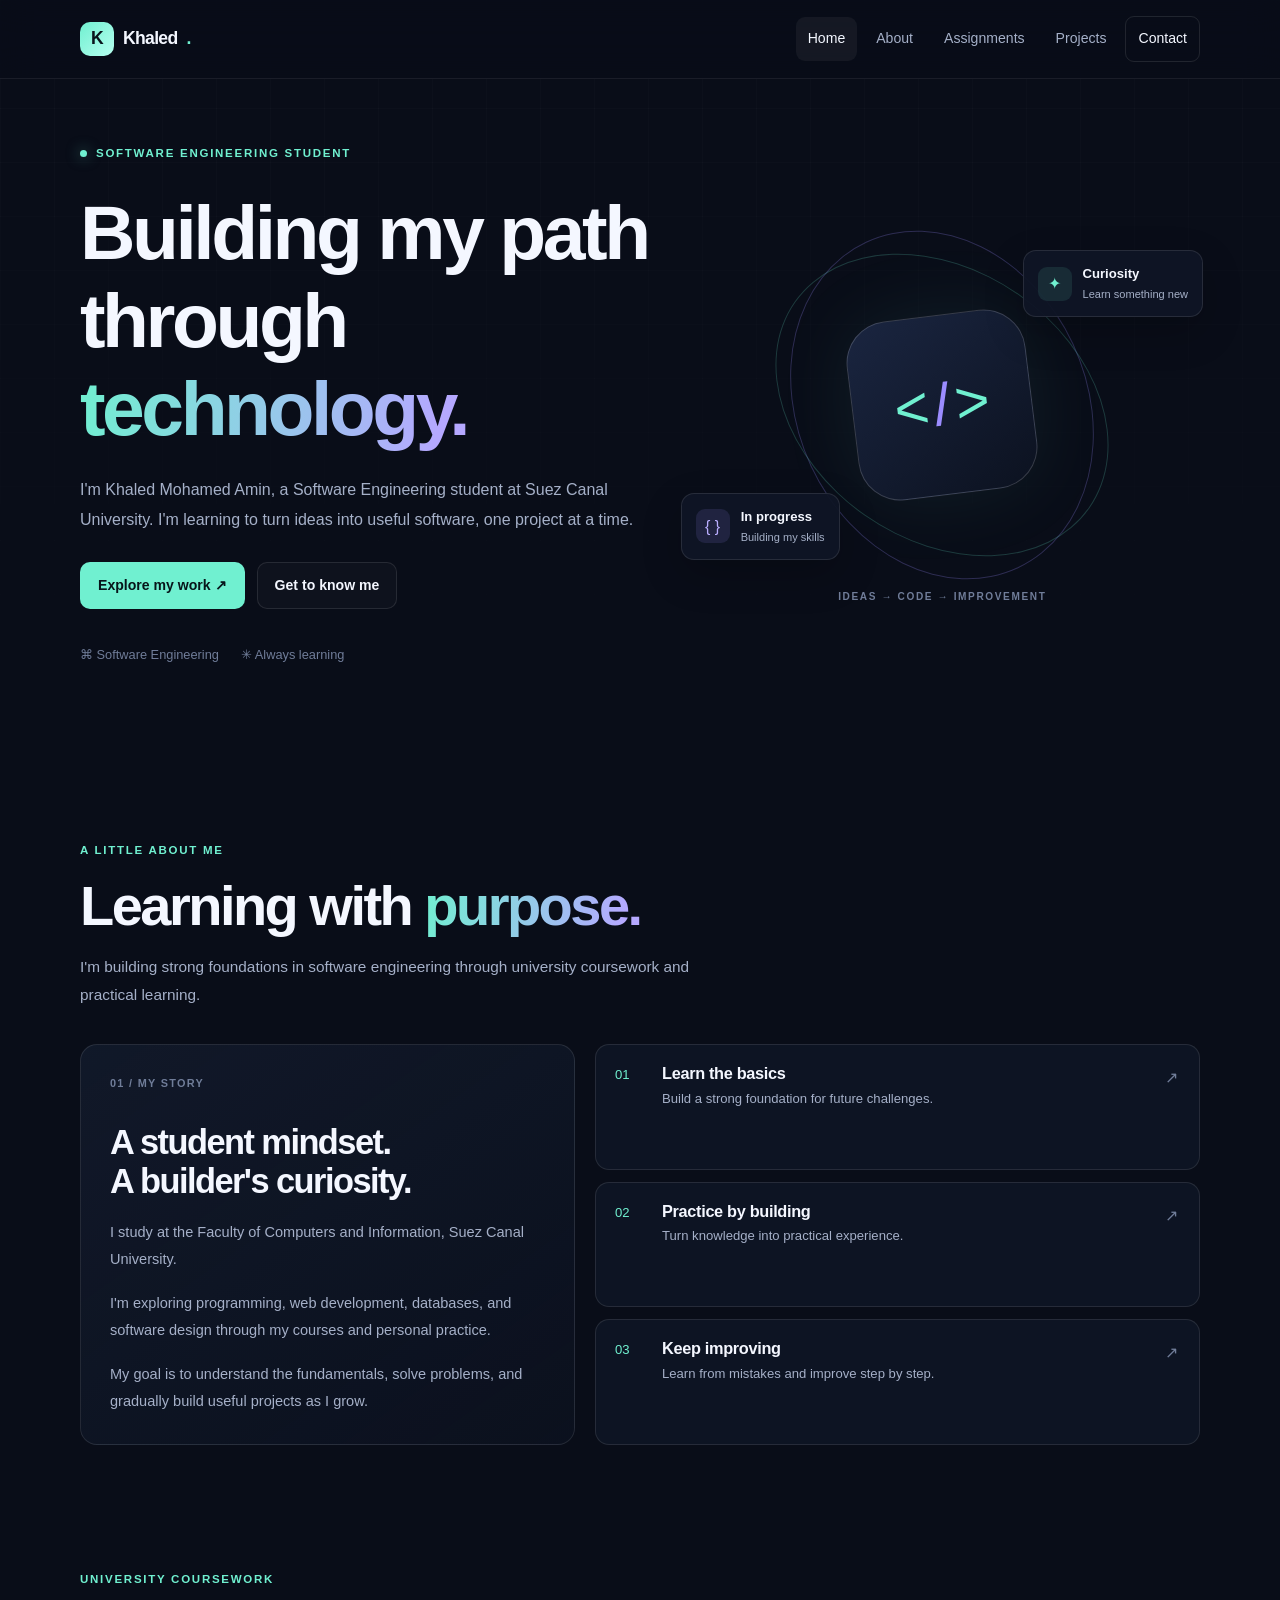
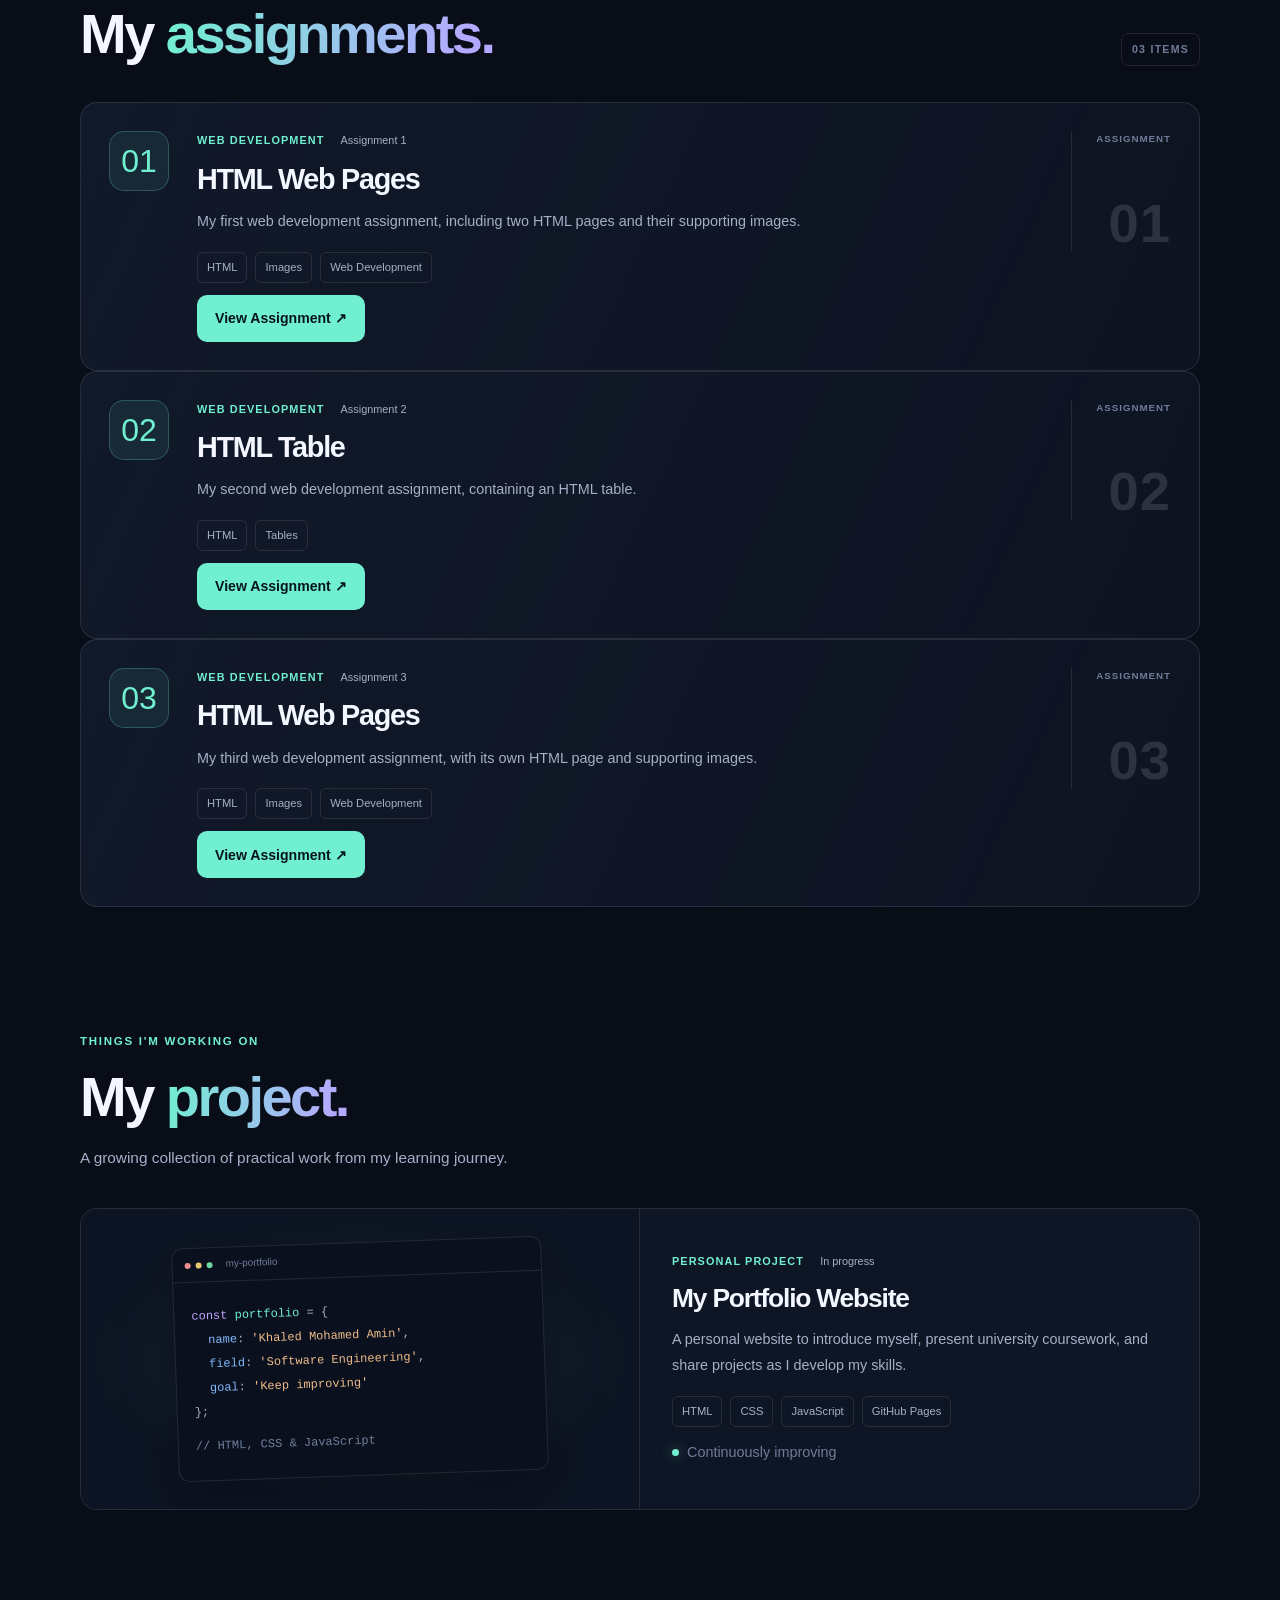
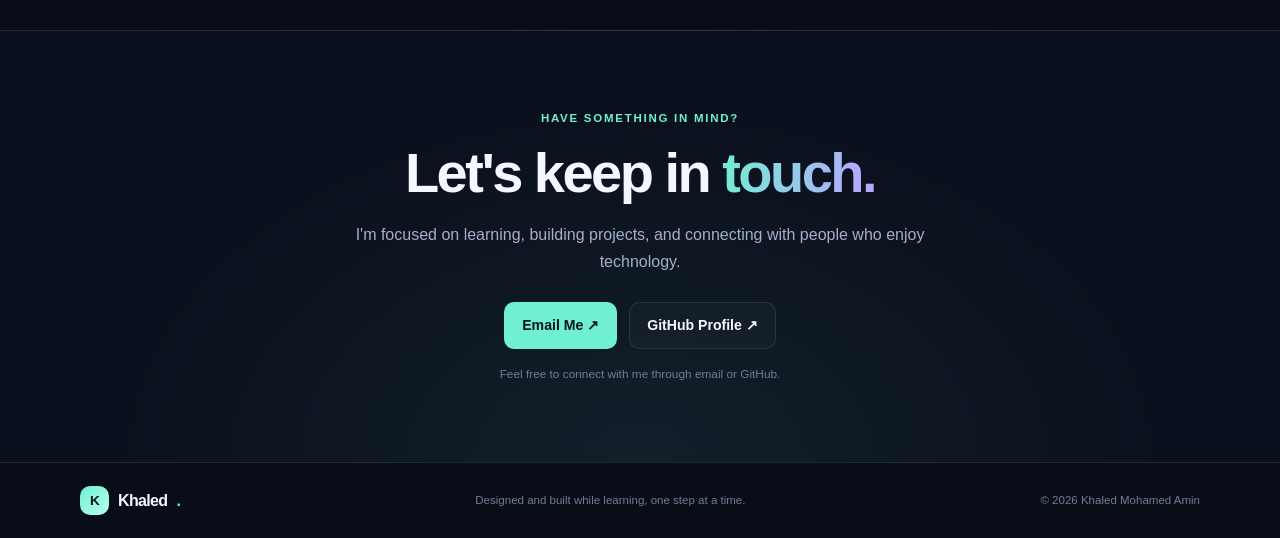
==== commit bfdf9942: "Update first assignment link" ====
--- a/index.html
+++ b/index.html
@@ -184,13 +184,7 @@
 
           <p>
             <a class="button button-primary" href="Assignment%201/index.html">
-              Open Main Page ↗
-            </a>
-          </p>
-
-          <p>
-            <a class="button button-quiet" href="Assignment%201/page2.html">
-              Open Page 2 ↗
+              View Assignment ↗
             </a>
           </p>
         </div>
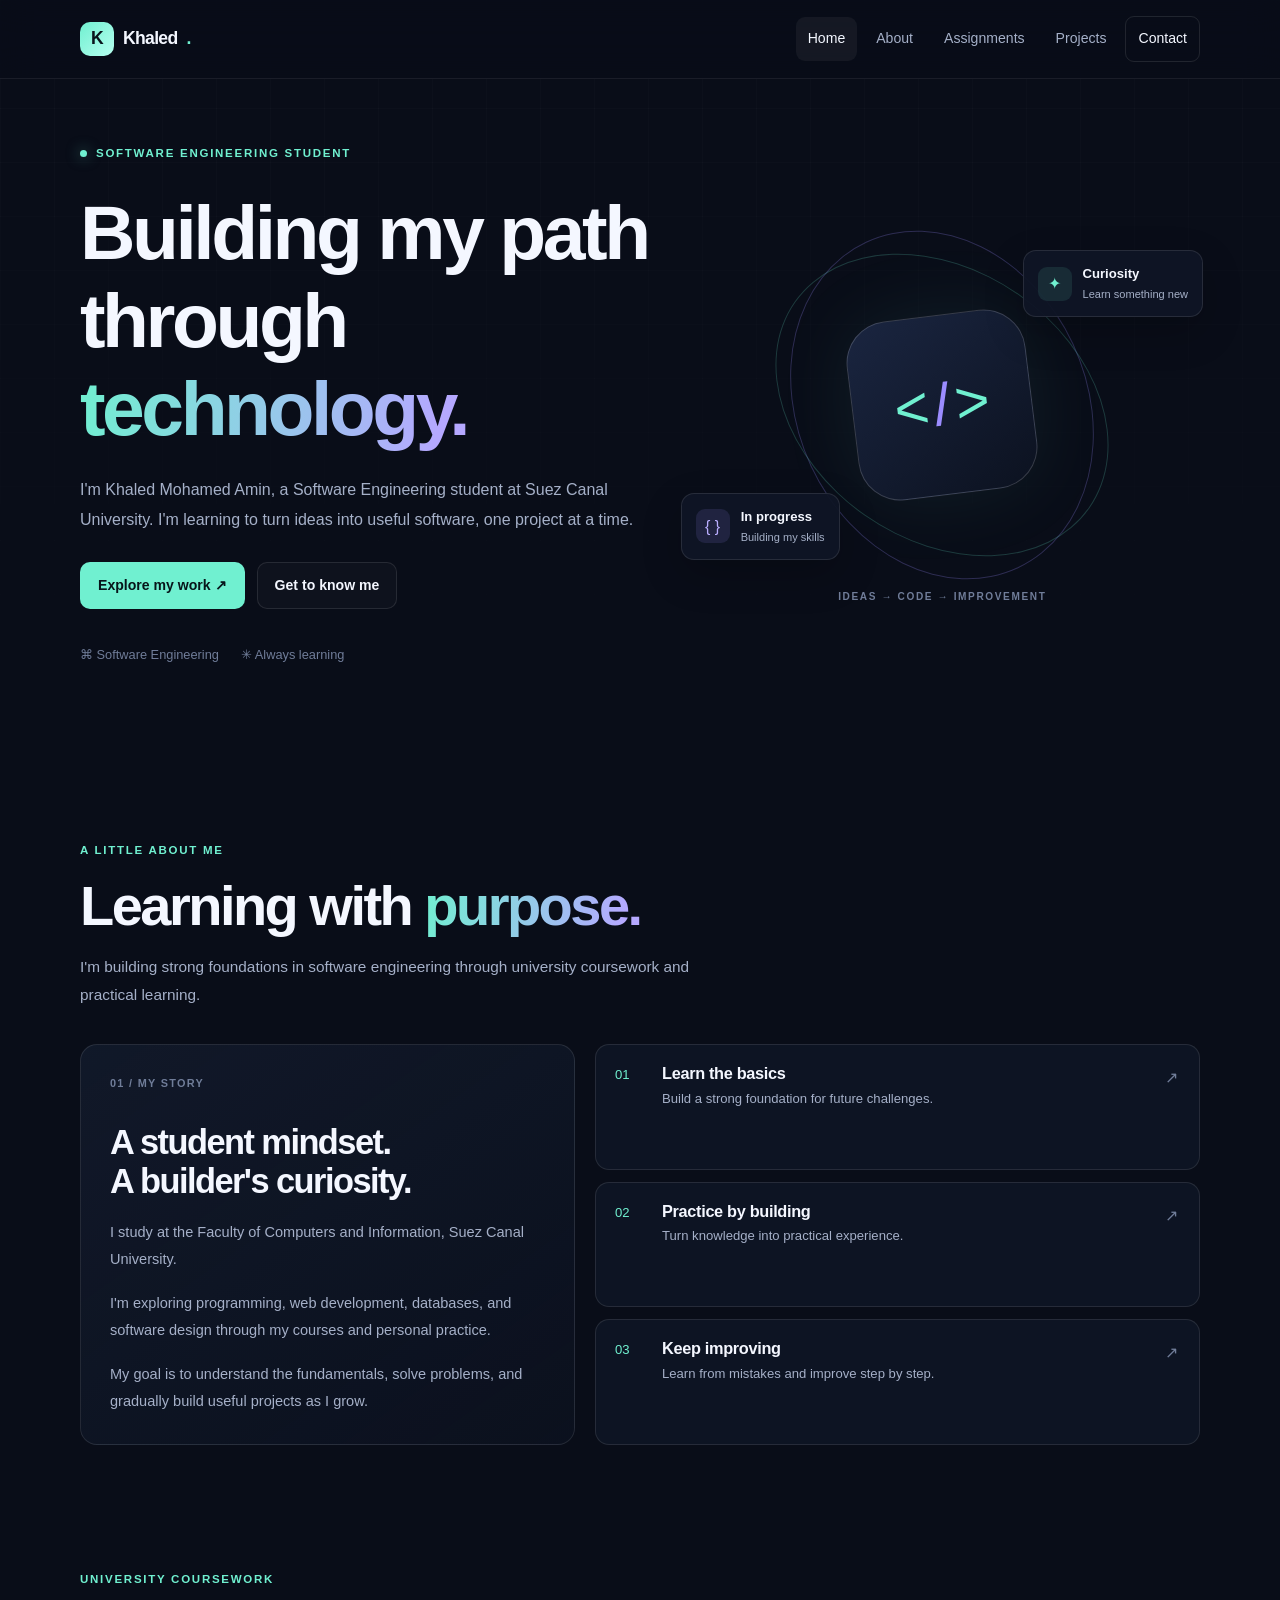
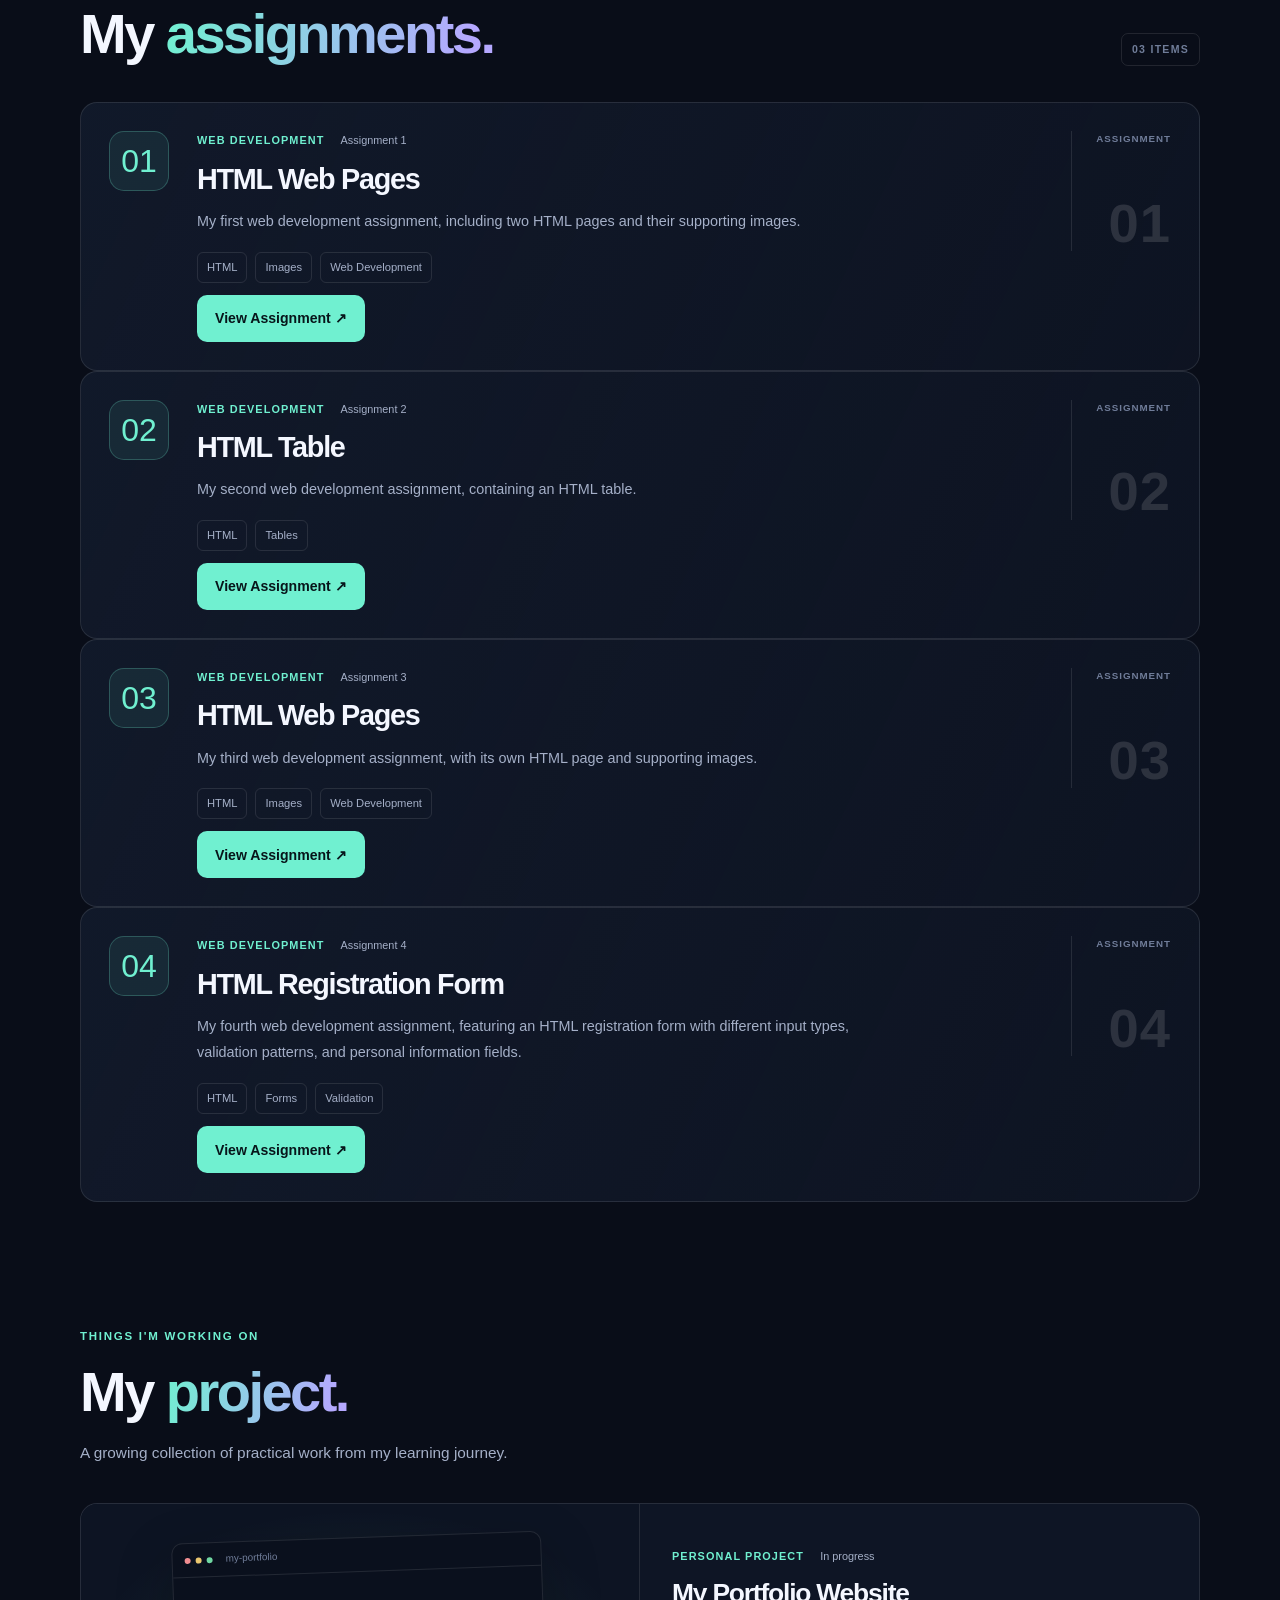
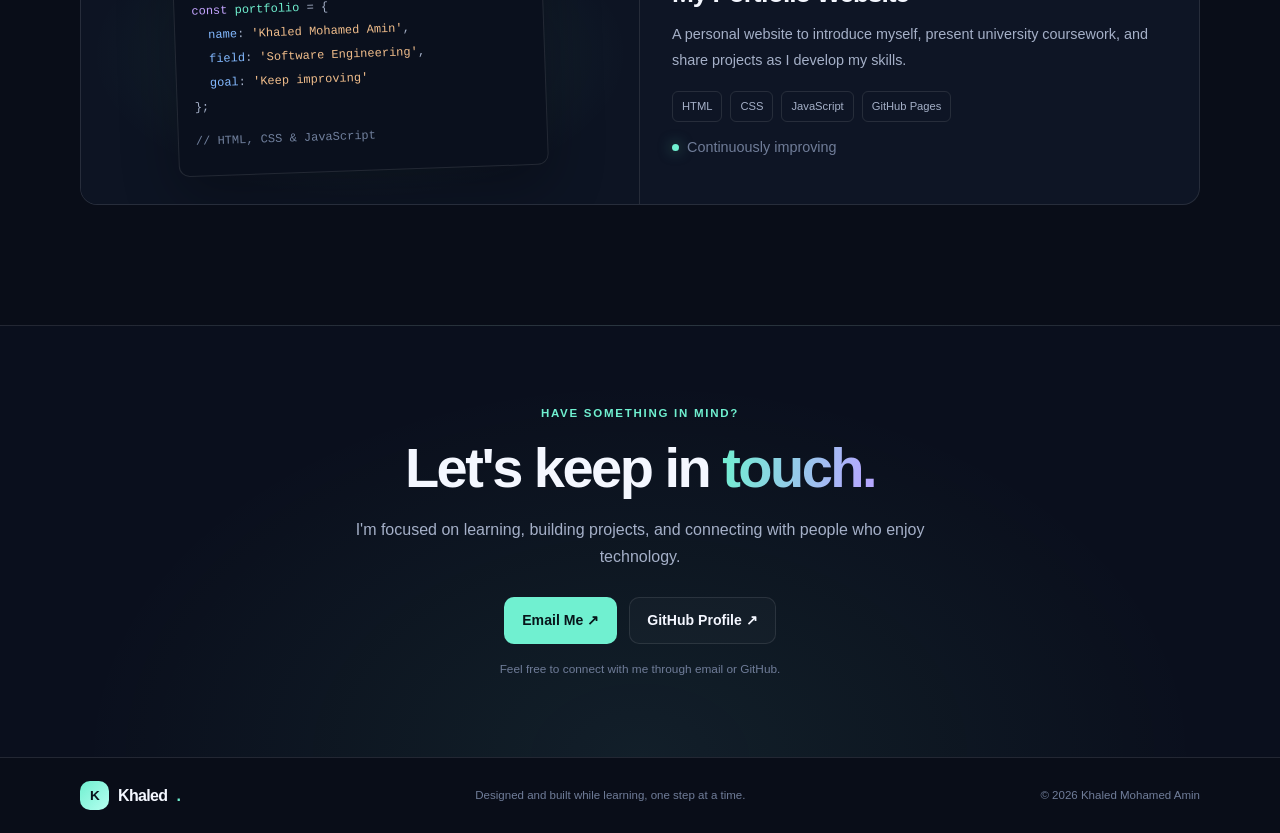
==== commit 7726d524: "Add Assignment 4 Registration Form" ====
--- a/index.html
+++ b/index.html
@@ -260,6 +260,41 @@
         <div class="assignment-number">
           <span>ASSIGNMENT</span>
           <strong>03</strong>
+        </div>
+      </article>
+      <!-- Assignment 4 -->
+      <article class="assignment-card reveal">
+        <div class="assignment-icon">04</div>
+
+        <div class="assignment-content">
+          <p class="card-overline">
+            WEB DEVELOPMENT <span class="card-status">Assignment 4</span>
+          </p>
+
+          <h3>HTML Registration Form</h3>
+
+          <p>
+            My fourth web development assignment, featuring an HTML
+            registration form with different input types, validation
+            patterns, and personal information fields.
+          </p>
+
+          <div class="tag-list">
+            <span>HTML</span>
+            <span>Forms</span>
+            <span>Validation</span>
+          </div>
+
+          <p>
+            <a class="button button-primary" href="Assignment%204/form.html" target="_blank">
+              View Assignment ↗
+            </a>
+          </p>
+        </div>
+
+        <div class="assignment-number">
+          <span>ASSIGNMENT</span>
+          <strong>04</strong>
         </div>
       </article>
     </section>
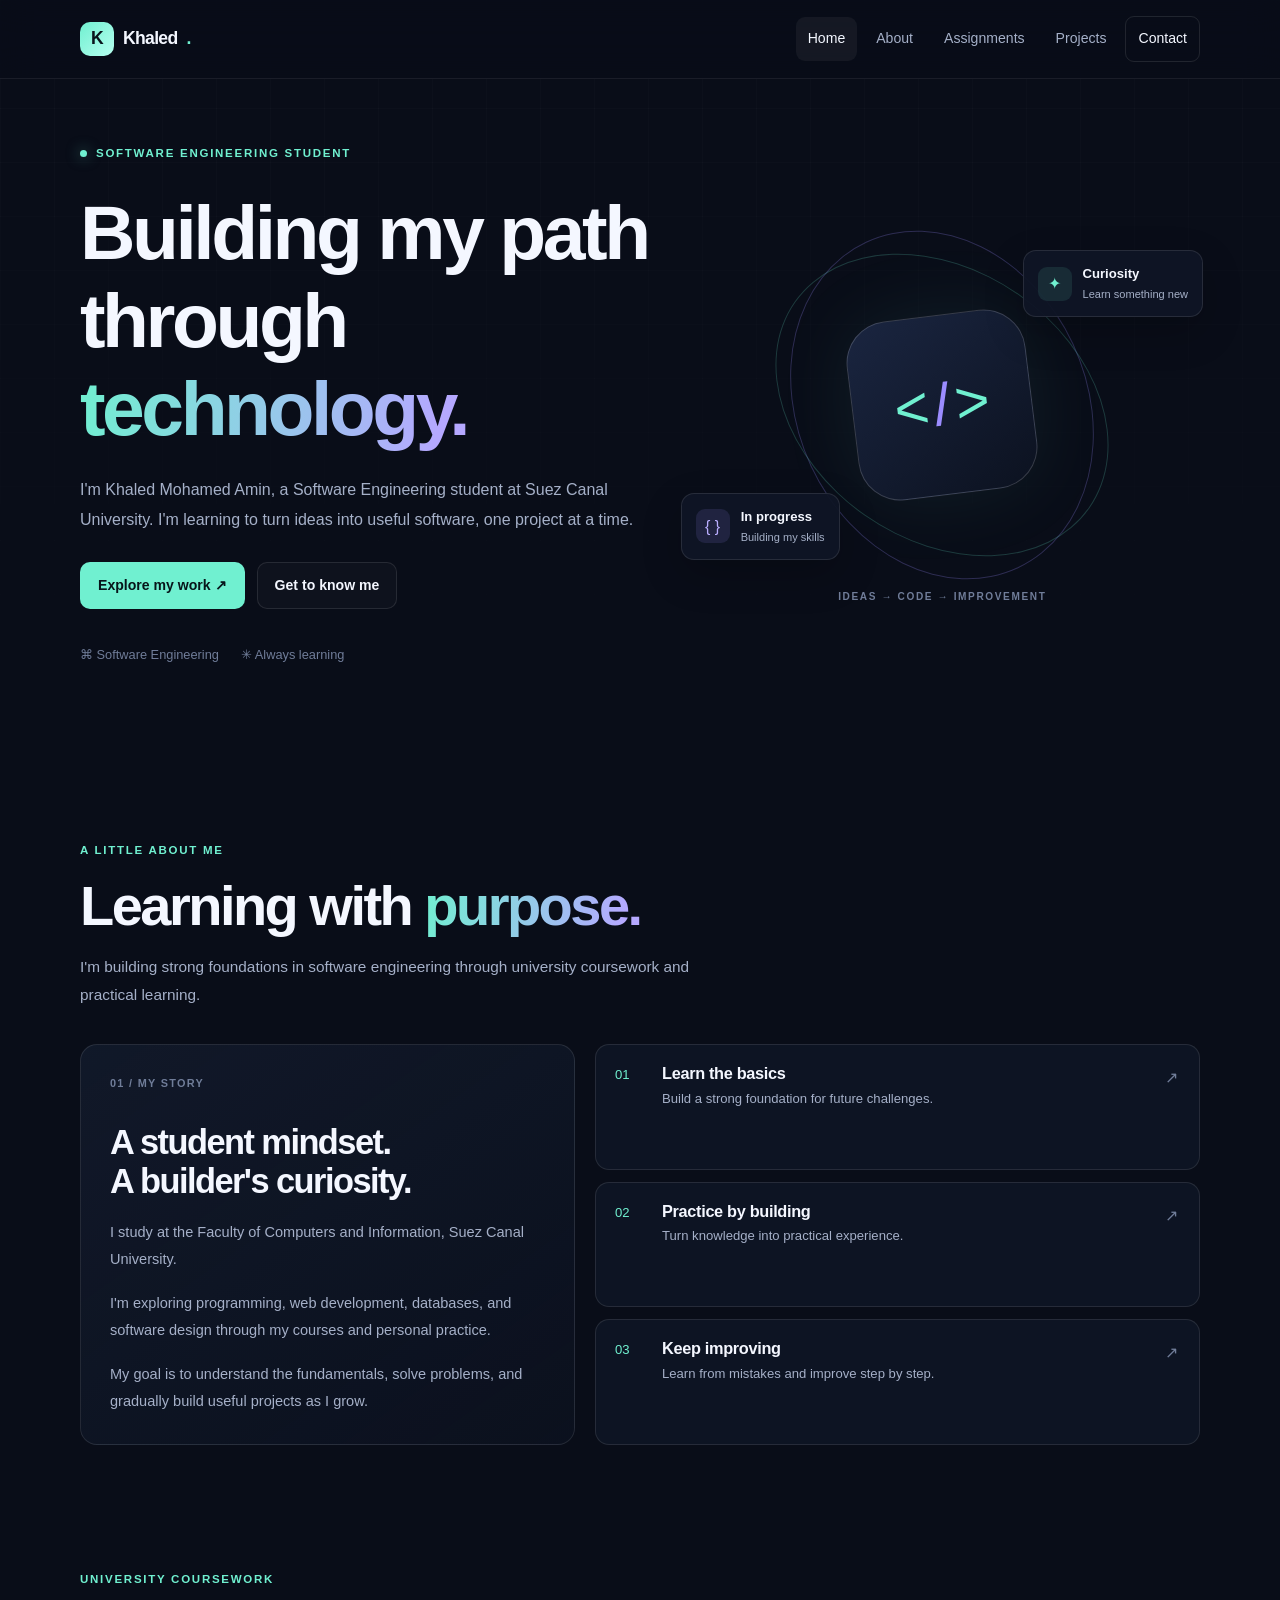
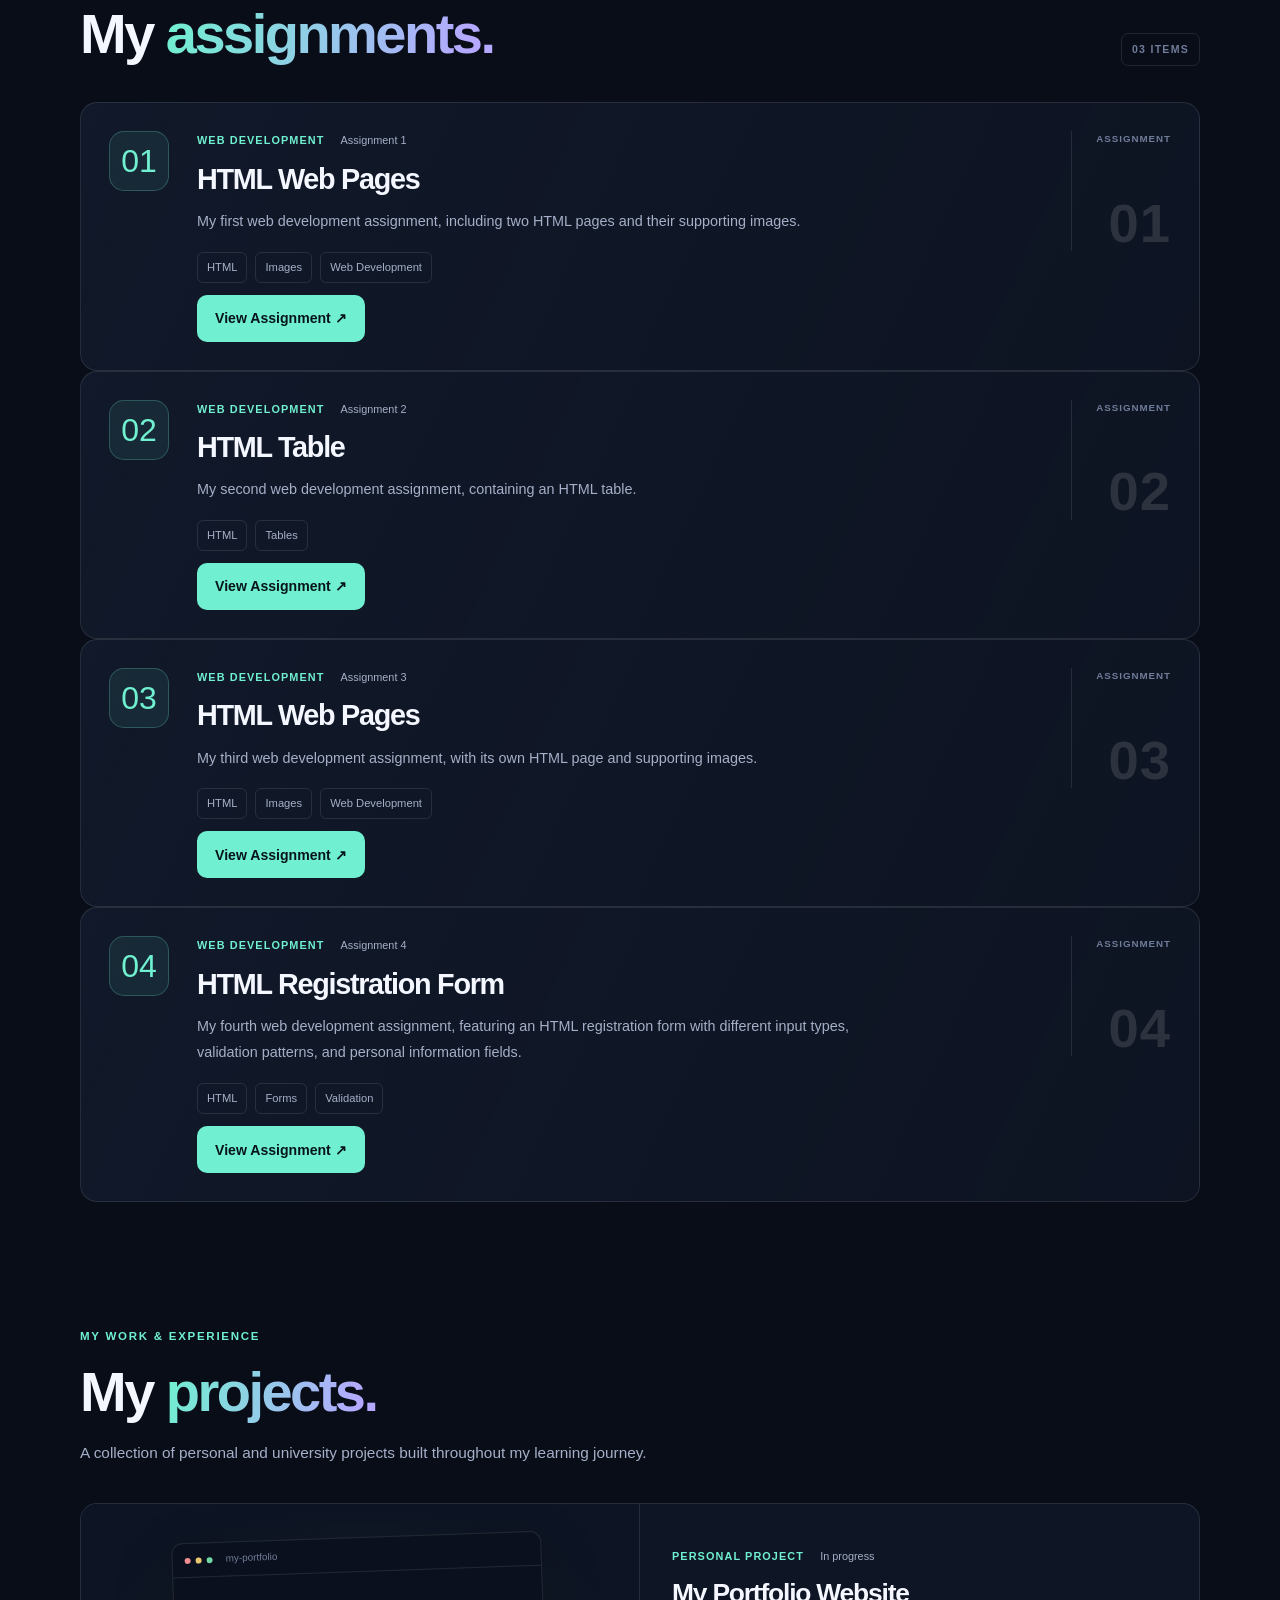
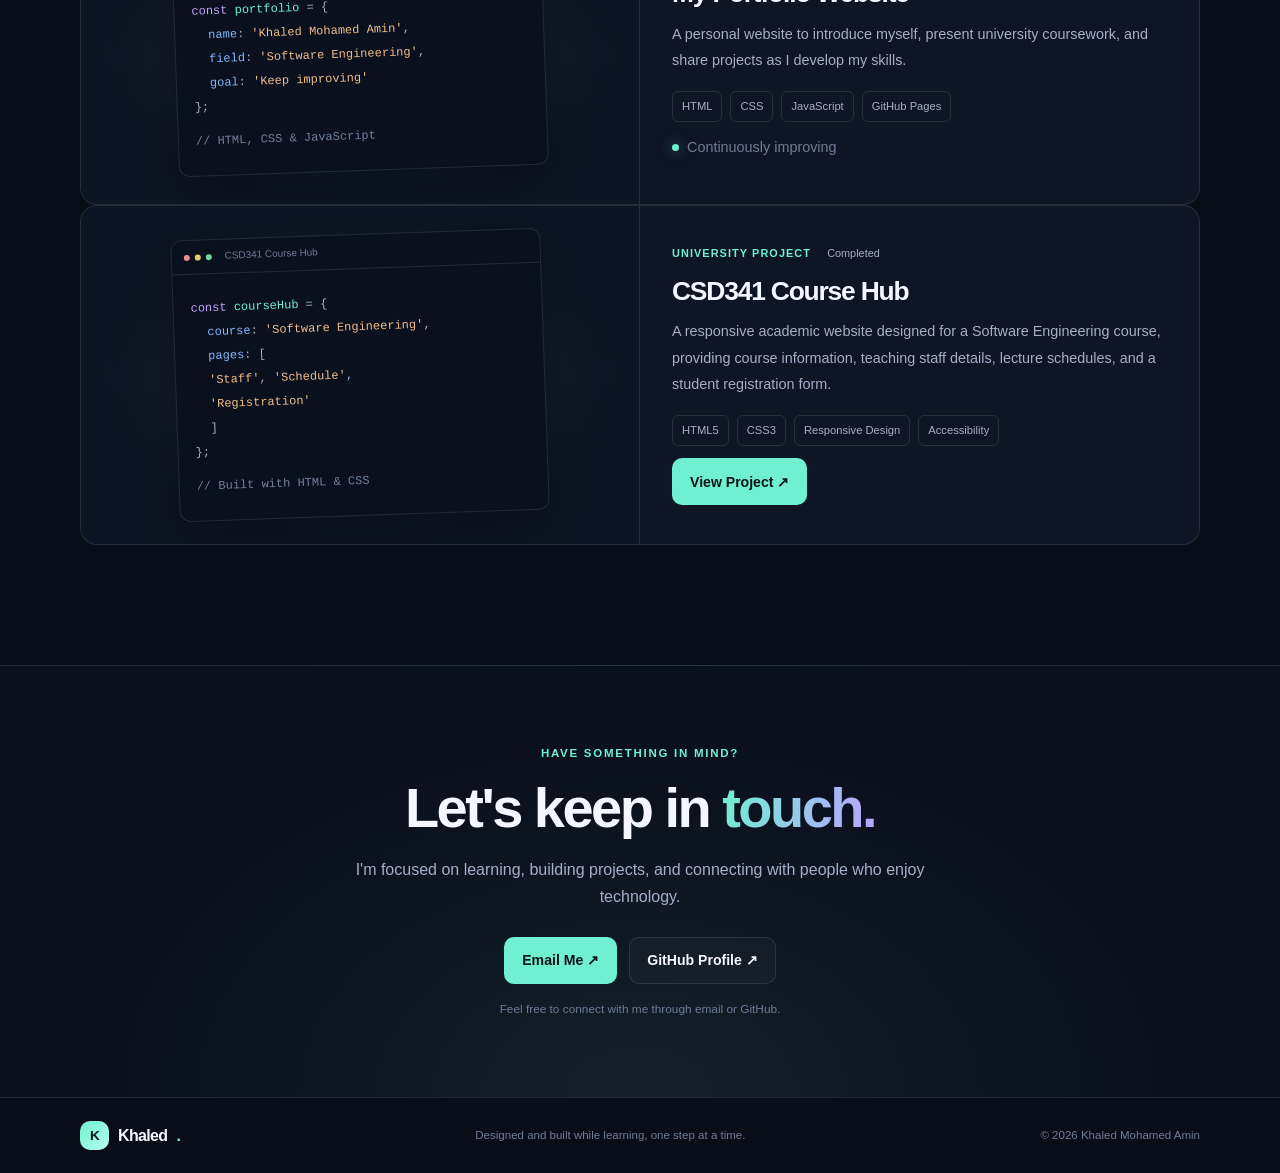
==== commit 3336a824: "Add CSD341 Course Hub project to portfolio" ====
--- a/index.html
+++ b/index.html
@@ -1,413 +1,512 @@
-<!DOCTYPE html>
+<!doctype html>
 <html lang="en">
-
-<head>
-  <meta charset="UTF-8">
-  <meta name="viewport" content="width=device-width, initial-scale=1.0">
-  <meta name="description" content="Khaled Mohamed Amin — Software Engineering student portfolio.">
-  <title>Khaled Mohamed Amin | Portfolio</title>
-  <link rel="stylesheet" href="style.css">
-  <script src="script.js" defer></script>
-</head>
-
-<body>
-  <header class="site-header">
-    <nav class="navbar container">
-      <a class="brand" href="#home">
-        <span class="brand-mark">K</span> Khaled<span class="accent">.</span>
-      </a>
-
-      <button class="menu-toggle" aria-label="Open menu" aria-expanded="false">
-        ☰
-      </button>
-
-      <ul class="nav-links">
-        <li><a class="nav-link active" href="#home">Home</a></li>
-        <li><a class="nav-link" href="#about">About</a></li>
-        <li><a class="nav-link" href="#assignments">Assignments</a></li>
-        <li><a class="nav-link" href="#projects">Projects</a></li>
-        <li><a class="nav-link" href="#contact">Contact</a></li>
-      </ul>
-    </nav>
-  </header>
-
-  <main>
-    <section id="home" class="hero container section-anchor">
-      <div class="hero-copy reveal">
-        <p class="eyebrow">
-          <span class="status-dot"></span>
-          SOFTWARE ENGINEERING STUDENT
-        </p>
-
-        <h1>
-          Building my path through
-          <span class="gradient-text">technology.</span>
-        </h1>
-
-        <p class="hero-description">
-          I'm Khaled Mohamed Amin, a Software Engineering student at
-          Suez Canal University.
-          I'm learning to turn ideas into useful software, one project at a time.
-        </p>
-
-        <div class="hero-actions">
-          <a class="button button-primary" href="#projects">Explore my work ↗</a>
-          <a class="button button-quiet" href="#about">Get to know me</a>
-        </div>
-
-        <div class="hero-meta">
-          <span>⌘ Software Engineering</span>
-          <span>✳ Always learning</span>
-        </div>
+  <head>
+    <meta charset="UTF-8" />
+    <meta name="viewport" content="width=device-width, initial-scale=1.0" />
+    <meta
+      name="description"
+      content="Khaled Mohamed Amin — Software Engineering student portfolio."
+    />
+    <title>Khaled Mohamed Amin | Portfolio</title>
+    <link rel="stylesheet" href="style.css" />
+    <script src="script.js" defer></script>
+  </head>
+
+  <body>
+    <header class="site-header">
+      <nav class="navbar container">
+        <a class="brand" href="#home">
+          <span class="brand-mark">K</span> Khaled<span class="accent">.</span>
+        </a>
+
+        <button
+          class="menu-toggle"
+          aria-label="Open menu"
+          aria-expanded="false"
+        >
+          ☰
+        </button>
+
+        <ul class="nav-links">
+          <li><a class="nav-link active" href="#home">Home</a></li>
+          <li><a class="nav-link" href="#about">About</a></li>
+          <li><a class="nav-link" href="#assignments">Assignments</a></li>
+          <li><a class="nav-link" href="#projects">Projects</a></li>
+          <li><a class="nav-link" href="#contact">Contact</a></li>
+        </ul>
+      </nav>
+    </header>
+
+    <main>
+      <section id="home" class="hero container section-anchor">
+        <div class="hero-copy reveal">
+          <p class="eyebrow">
+            <span class="status-dot"></span>
+            SOFTWARE ENGINEERING STUDENT
+          </p>
+
+          <h1>
+            Building my path through
+            <span class="gradient-text">technology.</span>
+          </h1>
+
+          <p class="hero-description">
+            I'm Khaled Mohamed Amin, a Software Engineering student at Suez
+            Canal University. I'm learning to turn ideas into useful software,
+            one project at a time.
+          </p>
+
+          <div class="hero-actions">
+            <a class="button button-primary" href="#projects"
+              >Explore my work ↗</a
+            >
+            <a class="button button-quiet" href="#about">Get to know me</a>
+          </div>
+
+          <div class="hero-meta">
+            <span>⌘ Software Engineering</span>
+            <span>✳ Always learning</span>
+          </div>
+        </div>
+
+        <div
+          class="hero-visual reveal"
+          aria-label="Decorative coding illustration"
+        >
+          <div class="orbit orbit-one"></div>
+          <div class="orbit orbit-two"></div>
+
+          <div class="visual-core">
+            <span>&lt;</span><b>/</b><span>&gt;</span>
+          </div>
+
+          <div class="float-card float-top">
+            <span class="float-icon">✦</span>
+            <div>
+              <strong>Curiosity</strong>
+              <small>Learn something new</small>
+            </div>
+          </div>
+
+          <div class="float-card float-bottom">
+            <span class="float-icon purple">{ }</span>
+            <div>
+              <strong>In progress</strong>
+              <small>Building my skills</small>
+            </div>
+          </div>
+
+          <p class="visual-caption">IDEAS → CODE → IMPROVEMENT</p>
+        </div>
+      </section>
+
+      <section id="about" class="section container section-anchor">
+        <div class="section-heading reveal">
+          <p class="eyebrow">A LITTLE ABOUT ME</p>
+          <h2>Learning with <span class="gradient-text">purpose.</span></h2>
+          <p class="section-lead">
+            I'm building strong foundations in software engineering through
+            university coursework and practical learning.
+          </p>
+        </div>
+
+        <div class="about-layout">
+          <article class="about-panel reveal">
+            <p class="panel-label">01 / MY STORY</p>
+            <h3>A student mindset.<br />A builder's curiosity.</h3>
+
+            <p>
+              I study at the Faculty of Computers and Information, Suez Canal
+              University.
+            </p>
+
+            <p>
+              I'm exploring programming, web development, databases, and
+              software design through my courses and personal practice.
+            </p>
+
+            <p>
+              My goal is to understand the fundamentals, solve problems, and
+              gradually build useful projects as I grow.
+            </p>
+          </article>
+
+          <div class="principles">
+            <article class="principle-card reveal">
+              <span class="principle-number">01</span>
+              <div>
+                <h3>Learn the basics</h3>
+                <p>Build a strong foundation for future challenges.</p>
+              </div>
+              <span class="principle-arrow">↗</span>
+            </article>
+
+            <article class="principle-card reveal">
+              <span class="principle-number">02</span>
+              <div>
+                <h3>Practice by building</h3>
+                <p>Turn knowledge into practical experience.</p>
+              </div>
+              <span class="principle-arrow">↗</span>
+            </article>
+
+            <article class="principle-card reveal">
+              <span class="principle-number">03</span>
+              <div>
+                <h3>Keep improving</h3>
+                <p>Learn from mistakes and improve step by step.</p>
+              </div>
+              <span class="principle-arrow">↗</span>
+            </article>
+          </div>
+        </div>
+      </section>
+
+      <section id="assignments" class="section container section-anchor">
+        <div class="section-heading section-heading-row reveal">
+          <div>
+            <p class="eyebrow">UNIVERSITY COURSEWORK</p>
+            <h2>My <span class="gradient-text">assignments.</span></h2>
+          </div>
+          <span class="section-count">03 ITEMS</span>
+        </div>
+
+        <!-- Assignment 1 -->
+        <article class="assignment-card reveal">
+          <div class="assignment-icon">01</div>
+
+          <div class="assignment-content">
+            <p class="card-overline">
+              WEB DEVELOPMENT <span class="card-status">Assignment 1</span>
+            </p>
+
+            <h3>HTML Web Pages</h3>
+
+            <p>
+              My first web development assignment, including two HTML pages and
+              their supporting images.
+            </p>
+
+            <div class="tag-list">
+              <span>HTML</span>
+              <span>Images</span>
+              <span>Web Development</span>
+            </div>
+
+            <p>
+              <a
+                class="button button-primary"
+                href="./Assignments/Assignment 1/index.html "
+                target="_blank"
+              >
+                View Assignment ↗
+              </a>
+            </p>
+          </div>
+
+          <div class="assignment-number">
+            <span>ASSIGNMENT</span>
+            <strong>01</strong>
+          </div>
+        </article>
+
+        <!-- Assignment 2 -->
+        <article class="assignment-card reveal">
+          <div class="assignment-icon">02</div>
+
+          <div class="assignment-content">
+            <p class="card-overline">
+              WEB DEVELOPMENT <span class="card-status">Assignment 2</span>
+            </p>
+
+            <h3>HTML Table</h3>
+
+            <p>
+              My second web development assignment, containing an HTML table.
+            </p>
+
+            <div class="tag-list">
+              <span>HTML</span>
+              <span>Tables</span>
+            </div>
+
+            <p>
+              <a
+                class="button button-primary"
+                href="./Assignments/Assignment 2/table.html"
+                target="_blank"
+              >
+                View Assignment ↗
+              </a>
+            </p>
+          </div>
+
+          <div class="assignment-number">
+            <span>ASSIGNMENT</span>
+            <strong>02</strong>
+          </div>
+        </article>
+
+        <!-- Assignment 3 -->
+        <article class="assignment-card reveal">
+          <div class="assignment-icon">03</div>
+
+          <div class="assignment-content">
+            <p class="card-overline">
+              WEB DEVELOPMENT <span class="card-status">Assignment 3</span>
+            </p>
+
+            <h3>HTML Web Pages</h3>
+
+            <p>
+              My third web development assignment, with its own HTML page and
+              supporting images.
+            </p>
+
+            <div class="tag-list">
+              <span>HTML</span>
+              <span>Images</span>
+              <span>Web Development</span>
+            </div>
+
+            <p>
+              <a
+                class="button button-primary"
+                href="./Assignments/Assignment 3/page2.html"
+                target="_blank"
+              >
+                View Assignment ↗
+              </a>
+            </p>
+          </div>
+
+          <div class="assignment-number">
+            <span>ASSIGNMENT</span>
+            <strong>03</strong>
+          </div>
+        </article>
+        <!-- Assignment 4 -->
+        <article class="assignment-card reveal">
+          <div class="assignment-icon">04</div>
+
+          <div class="assignment-content">
+            <p class="card-overline">
+              WEB DEVELOPMENT <span class="card-status">Assignment 4</span>
+            </p>
+
+            <h3>HTML Registration Form</h3>
+
+            <p>
+              My fourth web development assignment, featuring an HTML
+              registration form with different input types, validation patterns,
+              and personal information fields.
+            </p>
+
+            <div class="tag-list">
+              <span>HTML</span>
+              <span>Forms</span>
+              <span>Validation</span>
+            </div>
+
+            <p>
+              <a
+                class="button button-primary"
+                href="./Assignments/Assignment 4/form.html"
+                target="_blank"
+              >
+                View Assignment ↗
+              </a>
+            </p>
+          </div>
+
+          <div class="assignment-number">
+            <span>ASSIGNMENT</span>
+            <strong>04</strong>
+          </div>
+        </article>
+      </section>
+
+      <section id="projects" class="section container section-anchor">
+        <div class="section-heading reveal">
+          <p class="eyebrow">MY WORK & EXPERIENCE</p>
+          <h2>My <span class="gradient-text">projects.</span></h2>
+          <p class="section-lead">
+            A collection of personal and university projects built throughout my
+            learning journey.
+          </p>
+        </div>
+
+        <article class="project-card reveal">
+          <div class="project-preview">
+            <div class="preview-window">
+              <div class="preview-topbar">
+                <span></span><span></span><span></span>
+                <small>my-portfolio</small>
+              </div>
+
+              <div class="preview-code">
+                <p>
+                  <span class="code-purple">const</span>
+                  <span class="code-mint">portfolio</span> = {
+                </p>
+                <p class="indent">
+                  <span class="code-blue">name</span>:
+                  <span class="code-orange">'Khaled Mohamed Amin'</span>,
+                </p>
+                <p class="indent">
+                  <span class="code-blue">field</span>:
+                  <span class="code-orange">'Software Engineering'</span>,
+                </p>
+                <p class="indent">
+                  <span class="code-blue">goal</span>:
+                  <span class="code-orange">'Keep improving'</span>
+                </p>
+                <p>};</p>
+                <p class="code-comment">// HTML, CSS & JavaScript</p>
+              </div>
+            </div>
+          </div>
+
+          <div class="project-info">
+            <p class="card-overline">
+              PERSONAL PROJECT <span class="card-status">In progress</span>
+            </p>
+
+            <h3>My Portfolio Website</h3>
+
+            <p>
+              A personal website to introduce myself, present university
+              coursework, and share projects as I develop my skills.
+            </p>
+
+            <div class="tag-list">
+              <span>HTML</span>
+              <span>CSS</span>
+              <span>JavaScript</span>
+              <span>GitHub Pages</span>
+            </div>
+
+            <p class="project-footnote">
+              <span class="status-dot"></span> Continuously improving
+            </p>
+          </div>
+        </article>
+
+        <!-- project 1 (CSD341 Course Hub) -->
+        <article class="project-card reveal">
+          <div class="project-preview">
+            <div class="preview-window">
+              <div class="preview-topbar">
+                <span></span><span></span><span></span>
+                <small>CSD341 Course Hub</small>
+              </div>
+
+              <div class="preview-code">
+                <p>
+                  <span class="code-purple">const</span>
+                  <span class="code-mint">courseHub</span> = {
+                </p>
+                <p class="indent">
+                  <span class="code-blue">course</span>:
+                  <span class="code-orange">'Software Engineering'</span>,
+                </p>
+                <p class="indent"><span class="code-blue">pages</span>: [</p>
+                <p class="indent">
+                  <span class="code-orange">'Staff'</span>,
+                  <span class="code-orange">'Schedule'</span>,
+                </p>
+                <p class="indent">
+                  <span class="code-orange">'Registration'</span>
+                </p>
+                <p class="indent">]</p>
+                <p>};</p>
+                <p class="code-comment">// Built with HTML & CSS</p>
+              </div>
+            </div>
+          </div>
+
+          <div class="project-info">
+            <p class="card-overline">
+              UNIVERSITY PROJECT
+              <span class="card-status">Completed</span>
+            </p>
+
+            <h3>CSD341 Course Hub</h3>
+
+            <p>
+              A responsive academic website designed for a Software Engineering
+              course, providing course information, teaching staff details,
+              lecture schedules, and a student registration form.
+            </p>
+
+            <div class="tag-list">
+              <span>HTML5</span>
+              <span>CSS3</span>
+              <span>Responsive Design</span>
+              <span>Accessibility</span>
+            </div>
+
+            <p>
+              <a
+                class="button button-primary"
+                href="./Projects/Project 1/HTML/index.html"
+                target="_blank"
+                rel="noopener noreferrer"
+              >
+                View Project ↗
+              </a>
+            </p>
+          </div>
+        </article>
+      </section>
+
+      <section id="contact" class="contact-section section-anchor">
+        <div class="container contact-inner reveal">
+          <p class="eyebrow">HAVE SOMETHING IN MIND?</p>
+
+          <h2>Let's keep in <span class="gradient-text">touch.</span></h2>
+
+          <p>
+            I'm focused on learning, building projects, and connecting with
+            people who enjoy technology.
+          </p>
+
+          <div class="contact-actions">
+            <a
+              class="button button-primary"
+              href="mailto:Khaledmohamed24680.2004@gmail.com"
+            >
+              Email Me ↗
+            </a>
+
+            <a
+              class="button button-quiet"
+              href="https://github.com/khaledmohamed246802004-a11y"
+              target="_blank"
+              rel="noopener noreferrer"
+            >
+              GitHub Profile ↗
+            </a>
+          </div>
+
+          <p class="contact-note">
+            Feel free to connect with me through email or GitHub.
+          </p>
+        </div>
+      </section>
+    </main>
+
+    <footer class="site-footer">
+      <div class="container footer-inner">
+        <a class="brand footer-brand" href="#home">
+          <span class="brand-mark">K</span>
+          Khaled<span class="accent">.</span>
+        </a>
+
+        <p>Designed and built while learning, one step at a time.</p>
+
+        <span> © <span id="current-year">2026</span> Khaled Mohamed Amin </span>
       </div>
-
-      <div class="hero-visual reveal" aria-label="Decorative coding illustration">
-        <div class="orbit orbit-one"></div>
-        <div class="orbit orbit-two"></div>
-
-        <div class="visual-core">
-          <span>&lt;</span><b>/</b><span>&gt;</span>
-        </div>
-
-        <div class="float-card float-top">
-          <span class="float-icon">✦</span>
-          <div>
-            <strong>Curiosity</strong>
-            <small>Learn something new</small>
-          </div>
-        </div>
-
-        <div class="float-card float-bottom">
-          <span class="float-icon purple">{ }</span>
-          <div>
-            <strong>In progress</strong>
-            <small>Building my skills</small>
-          </div>
-        </div>
-
-        <p class="visual-caption">IDEAS → CODE → IMPROVEMENT</p>
-      </div>
-    </section>
-
-    <section id="about" class="section container section-anchor">
-      <div class="section-heading reveal">
-        <p class="eyebrow">A LITTLE ABOUT ME</p>
-        <h2>Learning with <span class="gradient-text">purpose.</span></h2>
-        <p class="section-lead">
-          I'm building strong foundations in software engineering through
-          university coursework and practical learning.
-        </p>
-      </div>
-
-      <div class="about-layout">
-        <article class="about-panel reveal">
-          <p class="panel-label">01 / MY STORY</p>
-          <h3>A student mindset.<br>A builder's curiosity.</h3>
-
-          <p>
-            I study at the Faculty of Computers and Information,
-            Suez Canal University.
-          </p>
-
-          <p>
-            I'm exploring programming, web development, databases,
-            and software design through my courses and personal practice.
-          </p>
-
-          <p>
-            My goal is to understand the fundamentals, solve problems,
-            and gradually build useful projects as I grow.
-          </p>
-        </article>
-
-        <div class="principles">
-          <article class="principle-card reveal">
-            <span class="principle-number">01</span>
-            <div>
-              <h3>Learn the basics</h3>
-              <p>Build a strong foundation for future challenges.</p>
-            </div>
-            <span class="principle-arrow">↗</span>
-          </article>
-
-          <article class="principle-card reveal">
-            <span class="principle-number">02</span>
-            <div>
-              <h3>Practice by building</h3>
-              <p>Turn knowledge into practical experience.</p>
-            </div>
-            <span class="principle-arrow">↗</span>
-          </article>
-
-          <article class="principle-card reveal">
-            <span class="principle-number">03</span>
-            <div>
-              <h3>Keep improving</h3>
-              <p>Learn from mistakes and improve step by step.</p>
-            </div>
-            <span class="principle-arrow">↗</span>
-          </article>
-        </div>
-      </div>
-    </section>
-
-    <section id="assignments" class="section container section-anchor">
-      <div class="section-heading section-heading-row reveal">
-        <div>
-          <p class="eyebrow">UNIVERSITY COURSEWORK</p>
-          <h2>My <span class="gradient-text">assignments.</span></h2>
-        </div>
-        <span class="section-count">03 ITEMS</span>
-      </div>
-
-      <!-- Assignment 1 -->
-      <article class="assignment-card reveal">
-        <div class="assignment-icon">01</div>
-
-        <div class="assignment-content">
-          <p class="card-overline">
-            WEB DEVELOPMENT <span class="card-status">Assignment 1</span>
-          </p>
-
-          <h3>HTML Web Pages</h3>
-
-          <p>
-            My first web development assignment, including two HTML pages
-            and their supporting images.
-          </p>
-
-          <div class="tag-list">
-            <span>HTML</span>
-            <span>Images</span>
-            <span>Web Development</span>
-          </div>
-
-          <p>
-            <a class="button button-primary" href="Assignment%201/index.html">
-              View Assignment ↗
-            </a>
-          </p>
-        </div>
-
-        <div class="assignment-number">
-          <span>ASSIGNMENT</span>
-          <strong>01</strong>
-        </div>
-      </article>
-
-      <!-- Assignment 2 -->
-      <article class="assignment-card reveal">
-        <div class="assignment-icon">02</div>
-
-        <div class="assignment-content">
-          <p class="card-overline">
-            WEB DEVELOPMENT <span class="card-status">Assignment 2</span>
-          </p>
-
-          <h3>HTML Table</h3>
-
-          <p>
-            My second web development assignment, containing an HTML table.
-          </p>
-
-          <div class="tag-list">
-            <span>HTML</span>
-            <span>Tables</span>
-          </div>
-
-          <p>
-            <a class="button button-primary" href="Assignment%202/table.html">
-              View Assignment ↗
-            </a>
-          </p>
-        </div>
-
-        <div class="assignment-number">
-          <span>ASSIGNMENT</span>
-          <strong>02</strong>
-        </div>
-      </article>
-
-      <!-- Assignment 3 -->
-      <article class="assignment-card reveal">
-        <div class="assignment-icon">03</div>
-
-        <div class="assignment-content">
-          <p class="card-overline">
-            WEB DEVELOPMENT <span class="card-status">Assignment 3</span>
-          </p>
-
-          <h3>HTML Web Pages</h3>
-
-          <p>
-            My third web development assignment, with its own HTML page
-            and supporting images.
-          </p>
-
-          <div class="tag-list">
-            <span>HTML</span>
-            <span>Images</span>
-            <span>Web Development</span>
-          </div>
-
-          <p>
-            <a class="button button-primary" href="Assignment%203/page2.html">
-              View Assignment ↗
-            </a>
-          </p>
-        </div>
-
-        <div class="assignment-number">
-          <span>ASSIGNMENT</span>
-          <strong>03</strong>
-        </div>
-      </article>
-      <!-- Assignment 4 -->
-      <article class="assignment-card reveal">
-        <div class="assignment-icon">04</div>
-
-        <div class="assignment-content">
-          <p class="card-overline">
-            WEB DEVELOPMENT <span class="card-status">Assignment 4</span>
-          </p>
-
-          <h3>HTML Registration Form</h3>
-
-          <p>
-            My fourth web development assignment, featuring an HTML
-            registration form with different input types, validation
-            patterns, and personal information fields.
-          </p>
-
-          <div class="tag-list">
-            <span>HTML</span>
-            <span>Forms</span>
-            <span>Validation</span>
-          </div>
-
-          <p>
-            <a class="button button-primary" href="Assignment%204/form.html" target="_blank">
-              View Assignment ↗
-            </a>
-          </p>
-        </div>
-
-        <div class="assignment-number">
-          <span>ASSIGNMENT</span>
-          <strong>04</strong>
-        </div>
-      </article>
-    </section>
-
-    <section id="projects" class="section container section-anchor">
-      <div class="section-heading reveal">
-        <p class="eyebrow">THINGS I'M WORKING ON</p>
-        <h2>My <span class="gradient-text">project.</span></h2>
-        <p class="section-lead">
-          A growing collection of practical work from my learning journey.
-        </p>
-      </div>
-
-      <article class="project-card reveal">
-        <div class="project-preview">
-          <div class="preview-window">
-            <div class="preview-topbar">
-              <span></span><span></span><span></span>
-              <small>my-portfolio</small>
-            </div>
-
-            <div class="preview-code">
-              <p>
-                <span class="code-purple">const</span>
-                <span class="code-mint">portfolio</span> = {
-              </p>
-              <p class="indent">
-                <span class="code-blue">name</span>:
-                <span class="code-orange">'Khaled Mohamed Amin'</span>,
-              </p>
-              <p class="indent">
-                <span class="code-blue">field</span>:
-                <span class="code-orange">'Software Engineering'</span>,
-              </p>
-              <p class="indent">
-                <span class="code-blue">goal</span>:
-                <span class="code-orange">'Keep improving'</span>
-              </p>
-              <p>};</p>
-              <p class="code-comment">// HTML, CSS & JavaScript</p>
-            </div>
-          </div>
-        </div>
-
-        <div class="project-info">
-          <p class="card-overline">
-            PERSONAL PROJECT <span class="card-status">In progress</span>
-          </p>
-
-          <h3>My Portfolio Website</h3>
-
-          <p>
-            A personal website to introduce myself, present university
-            coursework, and share projects as I develop my skills.
-          </p>
-
-          <div class="tag-list">
-            <span>HTML</span>
-            <span>CSS</span>
-            <span>JavaScript</span>
-            <span>GitHub Pages</span>
-          </div>
-
-          <p class="project-footnote">
-            <span class="status-dot"></span> Continuously improving
-          </p>
-        </div>
-      </article>
-    </section>
-
-    <section id="contact" class="contact-section section-anchor">
-      <div class="container contact-inner reveal">
-        <p class="eyebrow">HAVE SOMETHING IN MIND?</p>
-
-        <h2>Let's keep in <span class="gradient-text">touch.</span></h2>
-
-        <p>
-          I'm focused on learning, building projects, and connecting
-          with people who enjoy technology.
-        </p>
-
-        <div class="contact-actions">
-          <a class="button button-primary" href="mailto:Khaledmohamed24680.2004@gmail.com">
-            Email Me ↗
-          </a>
-
-          <a class="button button-quiet" href="https://github.com/khaledmohamed246802004-a11y" target="_blank"
-            rel="noopener noreferrer">
-            GitHub Profile ↗
-          </a>
-        </div>
-
-        <p class="contact-note">
-          Feel free to connect with me through email or GitHub.
-        </p>
-      </div>
-    </section>
-  </main>
-
-  <footer class="site-footer">
-    <div class="container footer-inner">
-      <a class="brand footer-brand" href="#home">
-        <span class="brand-mark">K</span>
-        Khaled<span class="accent">.</span>
-      </a>
-
-      <p>Designed and built while learning, one step at a time.</p>
-
-      <span>
-        © <span id="current-year">2026</span> Khaled Mohamed Amin
-      </span>
-    </div>
-  </footer>
-</body>
-
-</html>+    </footer>
+  </body>
+</html>
